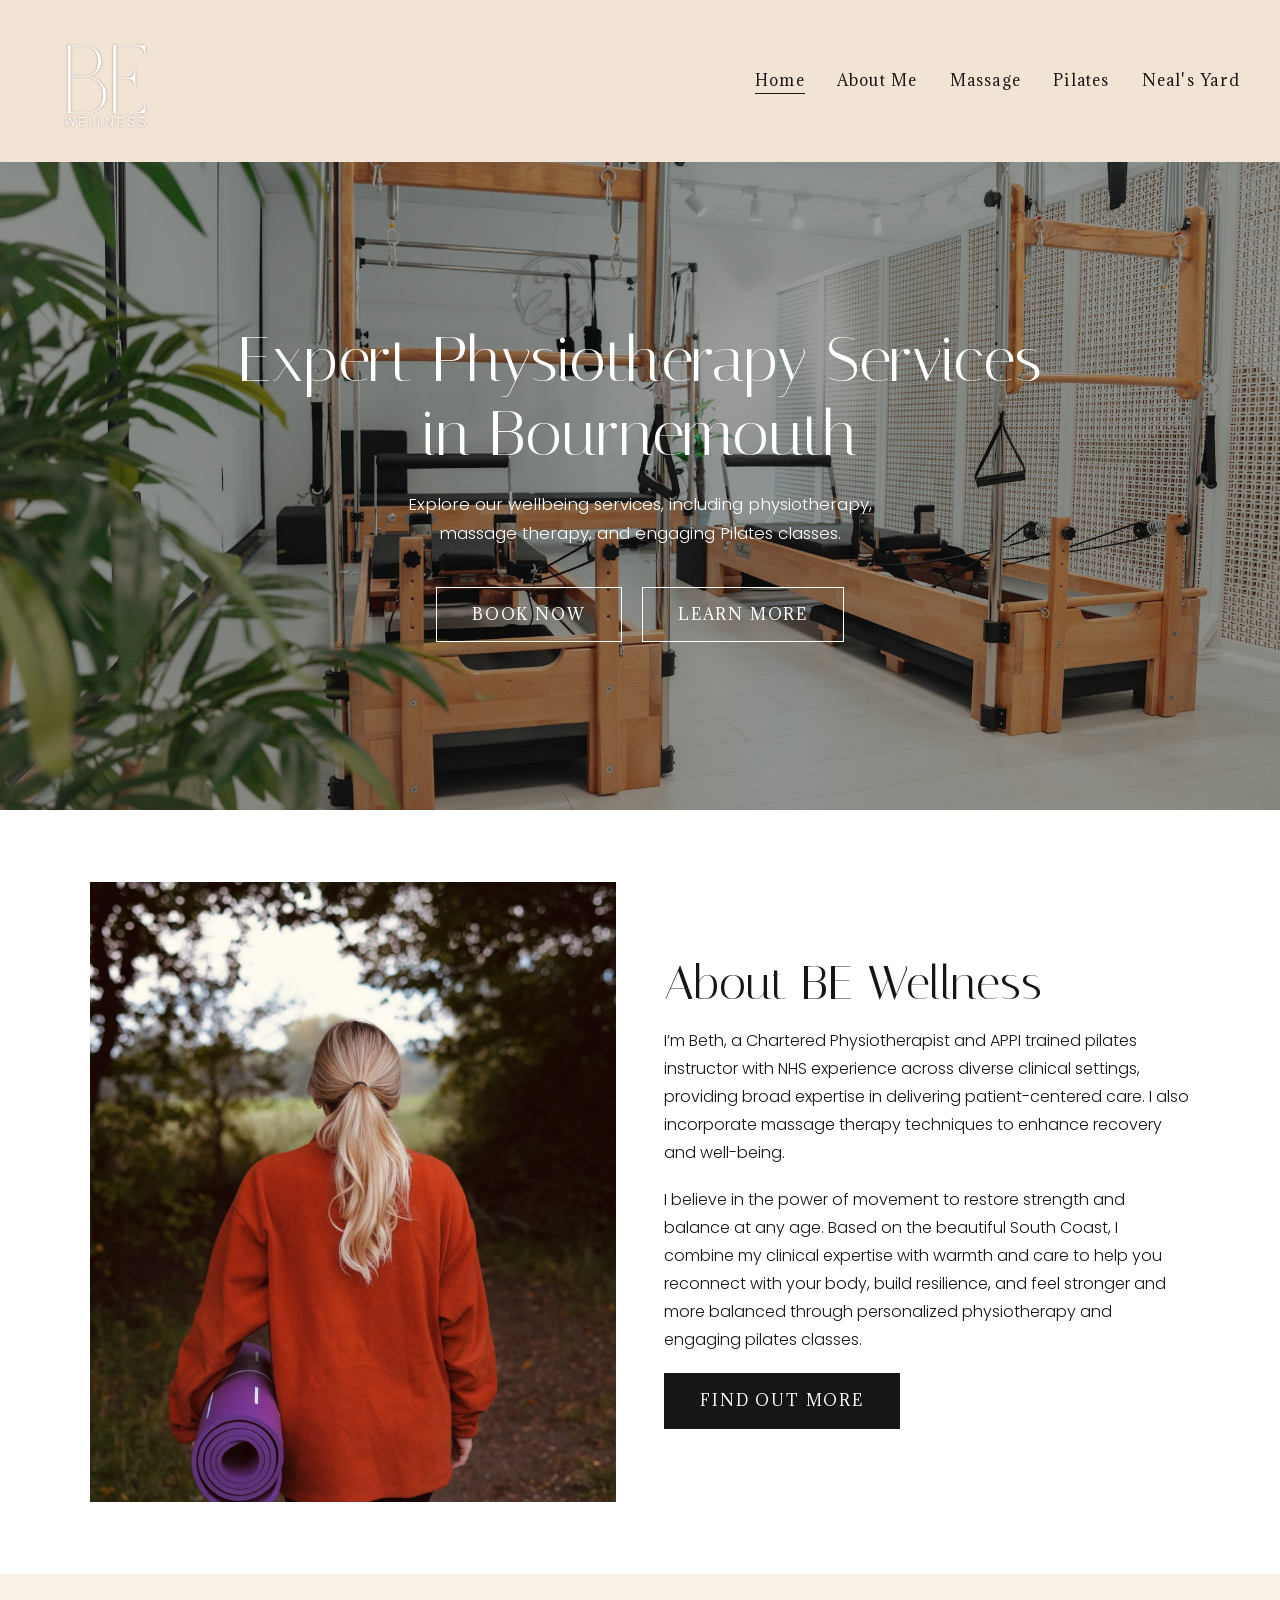
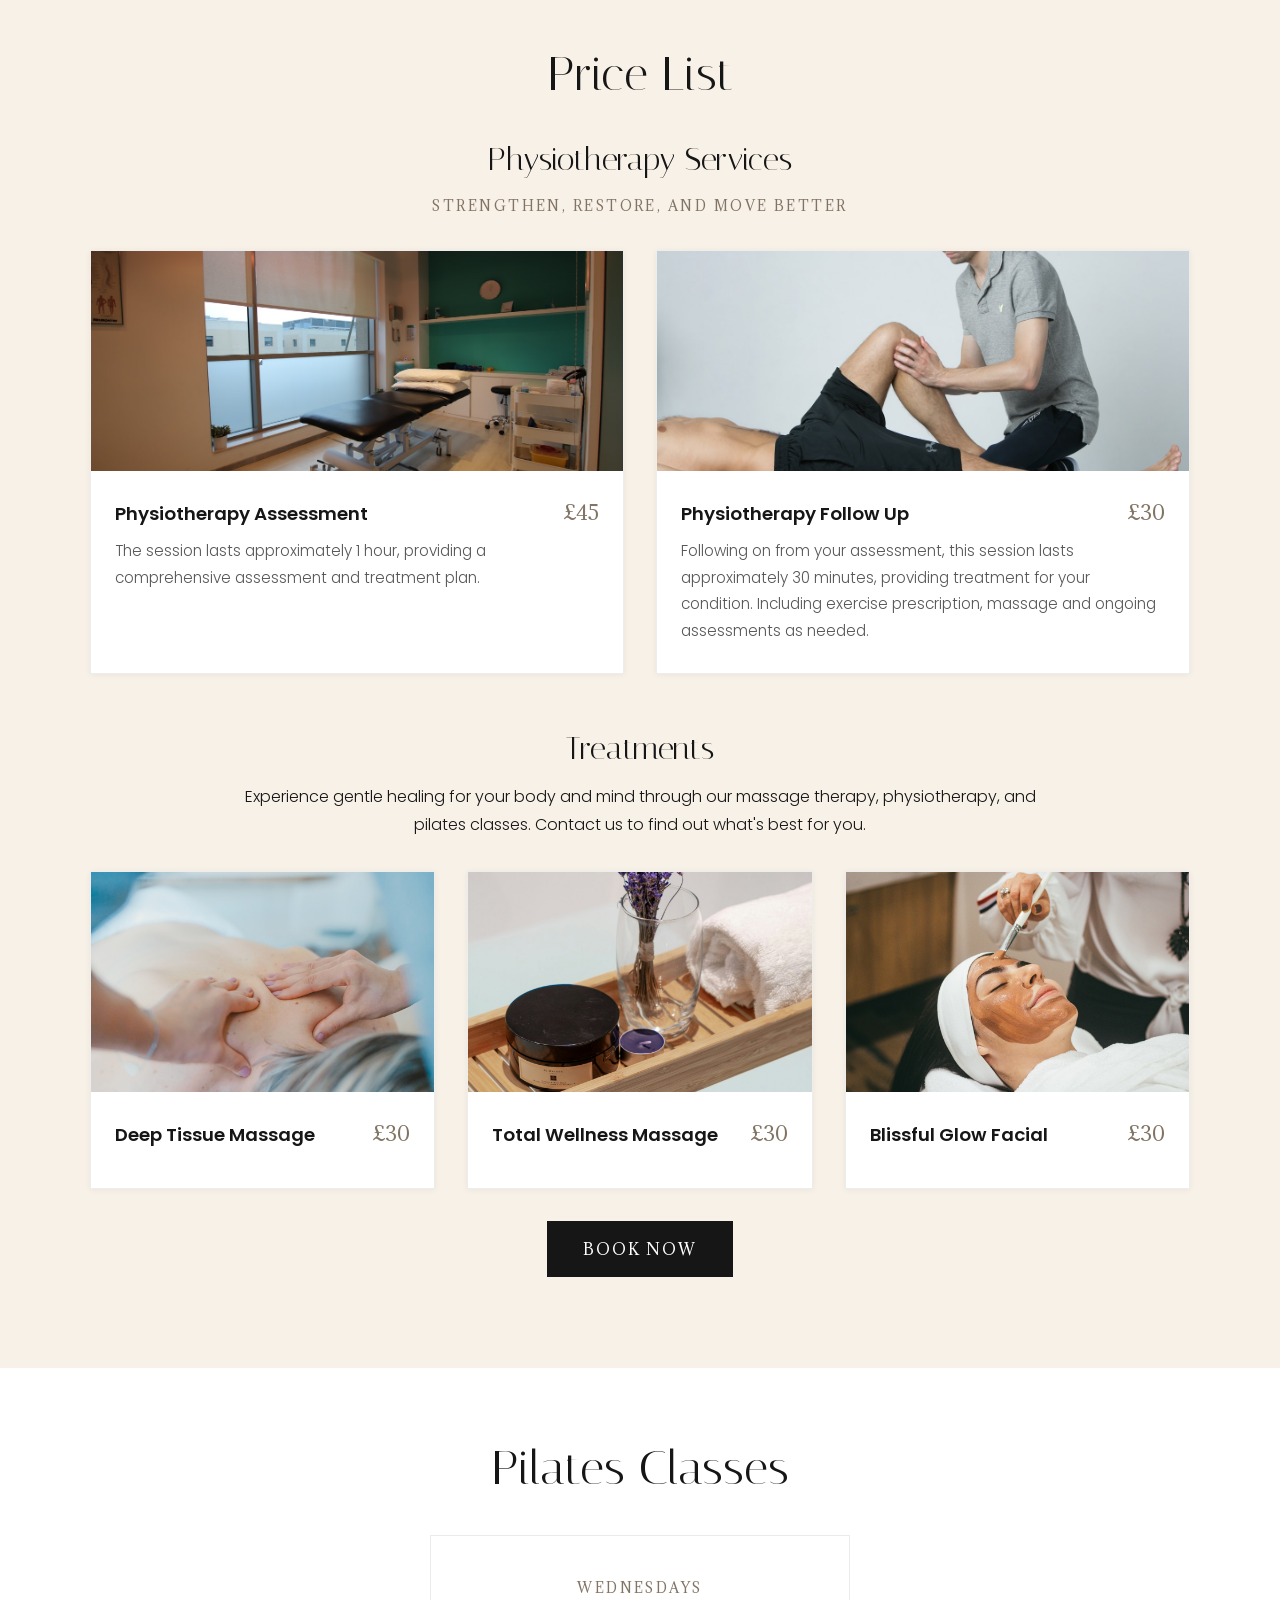
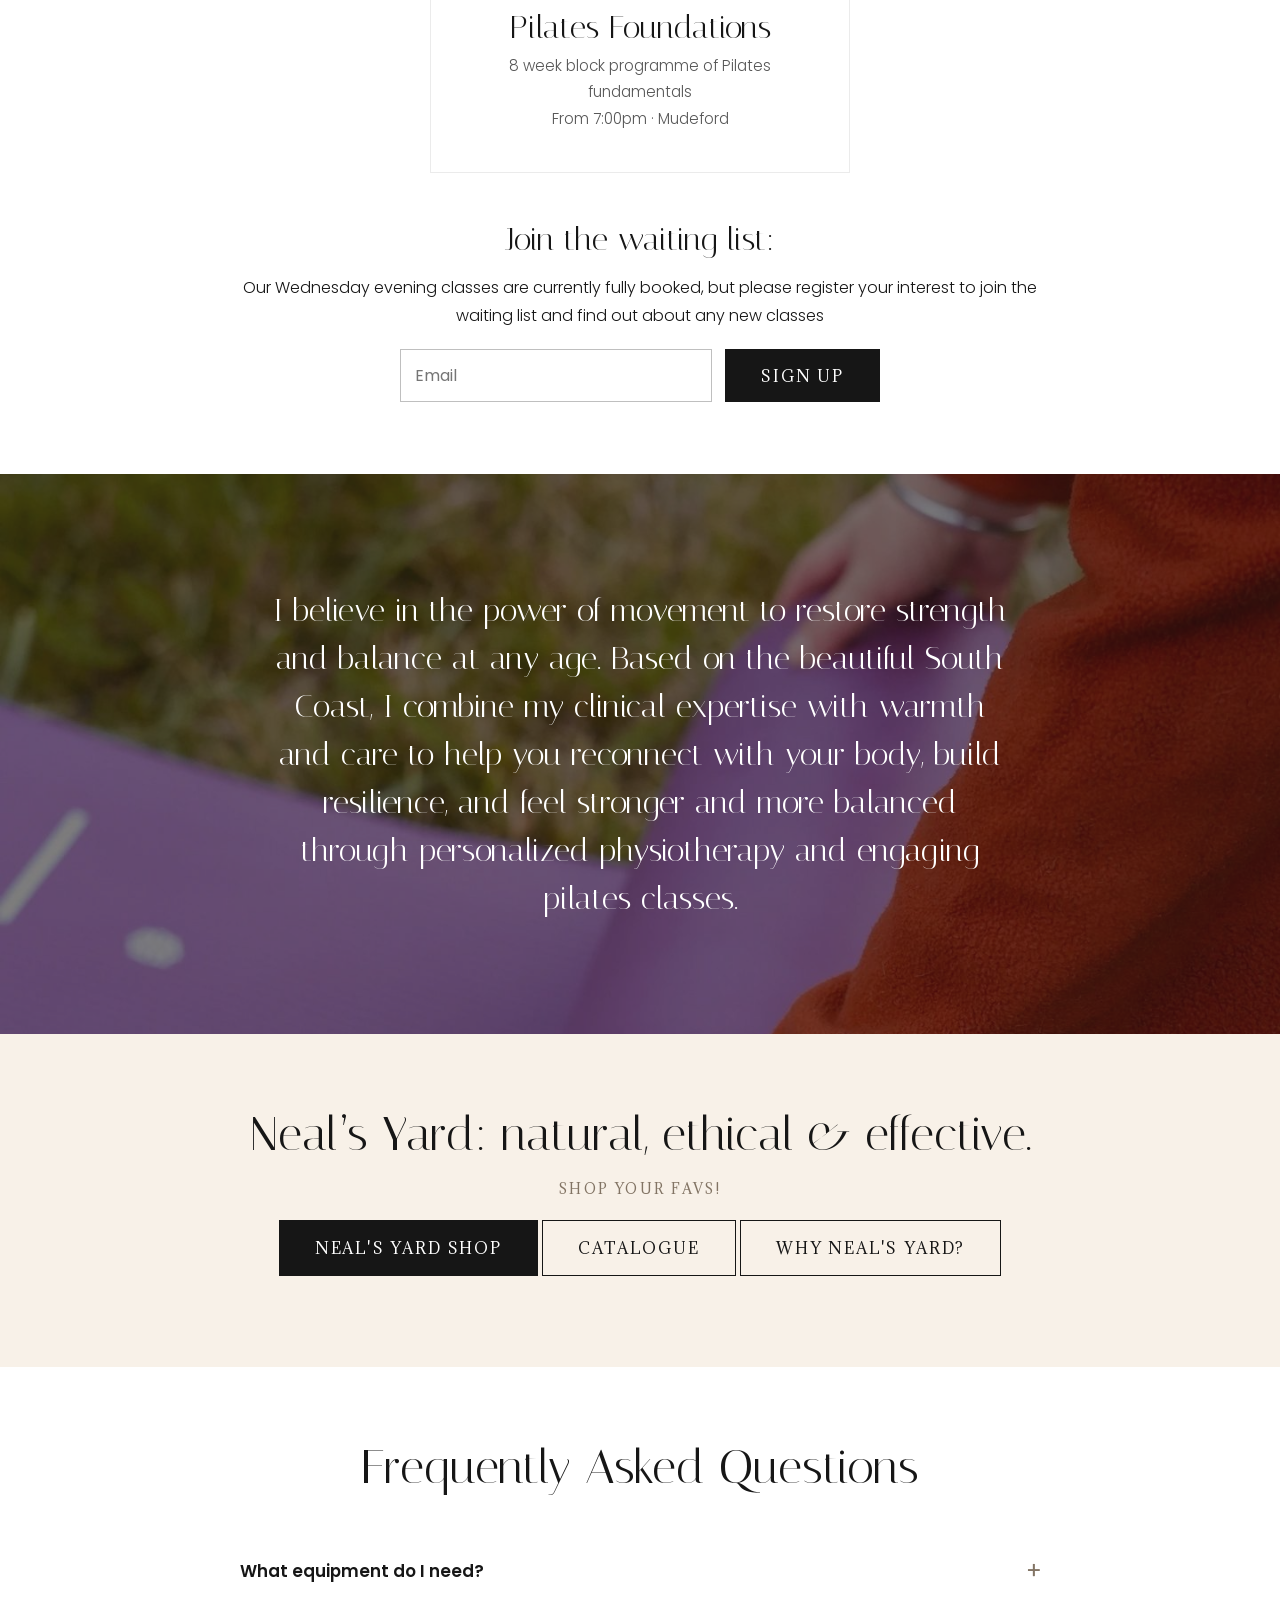
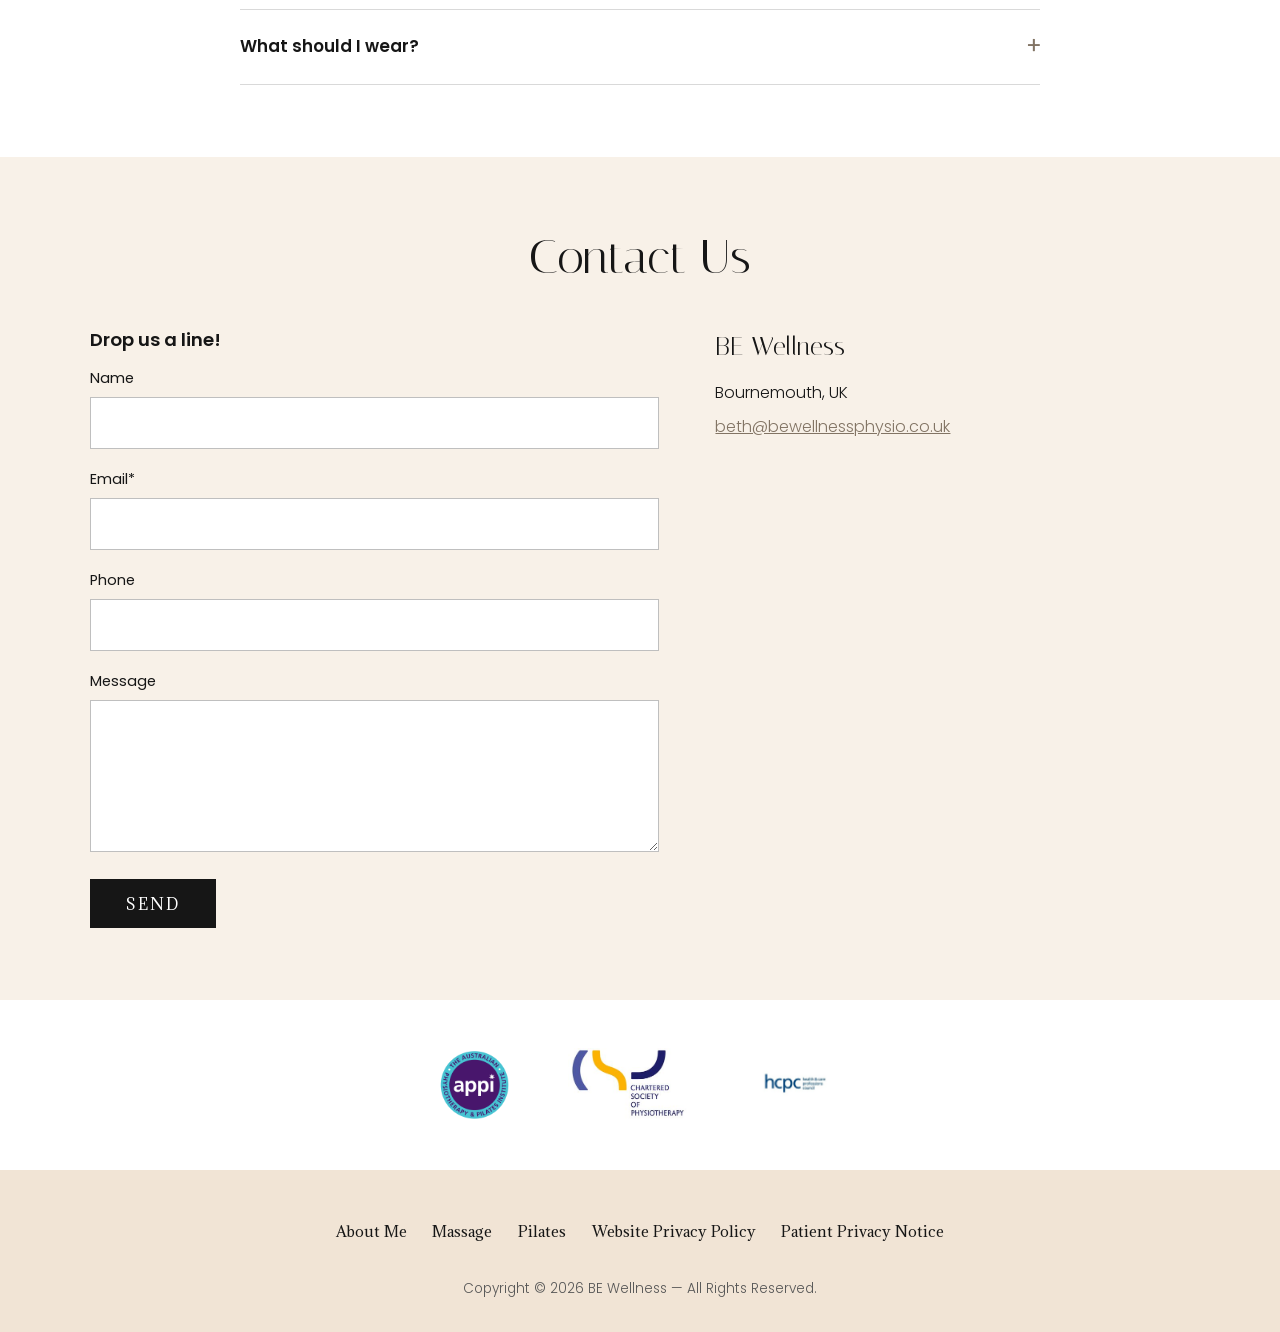
==== index.html @ cbc33dce "Initial rebuild of bewellnessphysio.co.uk as static site for Netlify Migrated from GoDaddy Website B" ====
<!DOCTYPE html>
<html lang="en-GB">
<head>
  <meta charset="utf-8">
  <meta name="viewport" content="width=device-width, initial-scale=1">
  <title>Expert Physiotherapy Services in Bournemouth | BE Wellness</title>
  <meta name="description" content="Expert physiotherapy services, massage therapy, and pilates classes for holistic wellness in Bournemouth. Book your appointment today!">
  <link rel="canonical" href="https://bewellnessphysio.co.uk/">
  <meta property="og:title" content="Expert Physiotherapy Services in Bournemouth | BE Wellness">
  <meta property="og:description" content="Physiotherapy, massage therapy and physio-led Pilates classes in Bournemouth.">
  <meta property="og:type" content="website">
  <meta property="og:url" content="https://bewellnessphysio.co.uk/">
  <meta property="og:image" content="https://bewellnessphysio.co.uk/assets/images/hero-studio.jpg">
  <link rel="icon" href="/favicon.ico">
  <link rel="stylesheet" href="/css/style.css">
</head>
<body>

<header class="site-header">
  <div class="header-inner">
    <a class="logo" href="/" aria-label="BE Wellness home">
      <img src="/assets/images/be-wellness-logo.png" alt="BE Wellness" width="130" height="130">
    </a>
    <button class="nav-toggle" aria-label="Menu" aria-expanded="false">
      <span></span><span></span><span></span>
    </button>
    <nav class="main-nav" aria-label="Main navigation">
      <ul>
        <li><a href="/" aria-current="page">Home</a></li>
        <li><a href="/about-me/">About Me</a></li>
        <li><a href="/massage/">Massage</a></li>
        <li><a href="/pilates/">Pilates</a></li>
        <li><a href="https://uk.nyrorganic.com/shop/bethbutterworth" target="_blank" rel="noopener">Neal's Yard</a></li>
      </ul>
    </nav>
  </div>
</header>

<main>

  <!-- Hero -->
  <section class="hero">
    <img class="hero-bg" src="/assets/images/hero-studio.jpg" alt="Bright, calm Pilates and wellness studio" fetchpriority="high">
    <div>
      <h1>Expert Physiotherapy Services in&nbsp;Bournemouth</h1>
      <p>Explore our wellbeing services, including physiotherapy, massage therapy, and engaging Pilates classes.</p>
      <a class="btn btn-on-image" href="https://cal.eu/bewellness" target="_blank" rel="noopener">Book Now</a>
      <a class="btn btn-on-image" href="#about">Learn More</a>
    </div>
  </section>

  <!-- About -->
  <section class="section" id="about">
    <div class="container split">
      <img src="/assets/images/beth-home.jpg" alt="Beth, Chartered Physiotherapist at BE Wellness">
      <div>
        <h2>About BE Wellness</h2>
        <p>I’m Beth, a Chartered Physiotherapist and APPI trained pilates instructor with NHS experience across diverse clinical settings, providing broad expertise in delivering patient-centered care. I also incorporate massage therapy techniques to enhance recovery and well-being.</p>
        <p>I believe in the power of movement to restore strength and balance at any age. Based on the beautiful South Coast, I combine my clinical expertise with warmth and care to help you reconnect with your body, build resilience, and feel stronger and more balanced through personalized physiotherapy and engaging pilates classes.</p>
        <a class="btn btn-dark" href="/about-me/">Find out More</a>
      </div>
    </div>
  </section>

  <!-- Price list -->
  <section class="section section-cream" id="prices">
    <div class="container">
      <h2 class="section-title">Price List</h2>

      <h3 class="center">Physiotherapy Services</h3>
      <p class="center eyebrow">Strengthen, restore, and move better</p>
      <div class="cards mt-2">
        <article class="card">
          <img src="/assets/images/physio-room.jpg" alt="Bright, clean therapy room with treatment table" loading="lazy">
          <div class="card-body">
            <div class="price-row"><h4>Physiotherapy Assessment</h4><span class="price">£45</span></div>
            <p>The session lasts approximately 1 hour, providing a comprehensive assessment and treatment plan.</p>
          </div>
        </article>
        <article class="card">
          <img src="/assets/images/physio-knee.jpg" alt="Physiotherapist assessing a patient's knee" loading="lazy">
          <div class="card-body">
            <div class="price-row"><h4>Physiotherapy Follow Up</h4><span class="price">£30</span></div>
            <p>Following on from your assessment, this session lasts approximately 30 minutes, providing treatment for your condition. Including exercise prescription, massage and ongoing assessments as needed.</p>
          </div>
        </article>
      </div>

      <h3 class="center" style="margin-top:3.5rem;">Treatments</h3>
      <p class="center narrow">Experience gentle healing for your body and mind through our massage therapy, physiotherapy, and pilates classes. Contact us to find out what's best for you.</p>
      <div class="cards mt-2">
        <article class="card">
          <img src="/assets/images/massage-deep-tissue.jpg" alt="Deep tissue back massage with focused hand pressure" loading="lazy">
          <div class="card-body">
            <div class="price-row"><h4>Deep Tissue Massage</h4><span class="price">£30</span></div>
          </div>
        </article>
        <article class="card">
          <img src="/assets/images/spa-towel.jpg" alt="Spa tray with lavender, candle and rolled towel" loading="lazy">
          <div class="card-body">
            <div class="price-row"><h4>Total Wellness Massage</h4><span class="price">£30</span></div>
          </div>
        </article>
        <article class="card">
          <img src="/assets/images/facial.jpg" alt="Relaxing facial treatment" loading="lazy">
          <div class="card-body">
            <div class="price-row"><h4>Blissful Glow Facial</h4><span class="price">£30</span></div>
          </div>
        </article>
      </div>

      <p class="center mt-2">
        <a class="btn btn-dark" href="https://cal.eu/bewellness" target="_blank" rel="noopener">Book Now</a>
      </p>
    </div>
  </section>

  <!-- Pilates classes -->
  <section class="section" id="classes">
    <div class="container">
      <h2 class="section-title">Pilates Classes</h2>
      <div class="event-card">
        <p class="eyebrow">Wednesdays</p>
        <h3>Pilates Foundations</h3>
        <p class="meta">8 week block programme of Pilates fundamentals</p>
        <p class="meta">From 7:00pm &middot; Mudeford</p>
      </div>

      <div class="center" style="margin-top:3rem;">
        <h3>Join the waiting list:</h3>
        <p class="narrow">Our Wednesday evening classes are currently fully booked, but please register your interest to join the waiting list and find out about any new classes</p>
        <form class="inline-form" name="waiting-list" method="POST" action="/thanks/" data-netlify="true" netlify-honeypot="bot-field">
          <input type="hidden" name="form-name" value="waiting-list">
          <p hidden><label>Don’t fill this out: <input name="bot-field"></label></p>
          <input type="email" name="email" placeholder="Email" aria-label="Email" required>
          <button class="btn btn-dark" type="submit">Sign up</button>
        </form>
      </div>
    </div>
  </section>

  <!-- Quote banner -->
  <section class="quote-banner">
    <img src="/assets/images/beth-portrait.jpg" alt="" loading="lazy">
    <blockquote>I believe in the power of movement to restore strength and balance at any age. Based on the beautiful South Coast, I combine my clinical expertise with warmth and care to help you reconnect with your body, build resilience, and feel stronger and more balanced through personalized physiotherapy and engaging pilates classes.</blockquote>
  </section>

  <!-- Neal's Yard -->
  <section class="section section-cream" id="neals-yard">
    <div class="container center">
      <h2>Neal’s Yard: natural, ethical &amp; effective.</h2>
      <p class="eyebrow">Shop your favs!</p>
      <p>
        <a class="btn btn-dark" href="https://uk.nyrorganic.com/shop/bethbutterworth" target="_blank" rel="noopener">Neal's Yard Shop</a>
        <a class="btn btn-light" href="https://nyrorganic.com/uk/neals-yard-remedies-2025/3/" target="_blank" rel="noopener">Catalogue</a>
        <a class="btn btn-light" href="https://uk.nyrorganic.com/shop/bethbutterworth/area/about-our-commitment/" target="_blank" rel="noopener">Why Neal's Yard?</a>
      </p>
    </div>
  </section>

  <!-- FAQ -->
  <section class="section" id="faq">
    <div class="narrow faq">
      <h2 class="section-title">Frequently Asked Questions</h2>
      <details>
        <summary>What equipment do I need?</summary>
        <p>For Pilates sessions, please bring your own mat, a drink, and anything else that helps you feel comfortable (like a towel or small cushion).</p>
        <p>For physiotherapy appointments, no equipment is needed — just wear suitable clothing, and everything else will be provided for you. If anything specific is required, this will be discussed with you in advance.</p>
      </details>
      <details>
        <summary>What should I wear?</summary>
        <p>For Pilates, wear whatever you feel comfortable moving in. Clothing that’s not too loose is helpful, as it allows your instructor to see your alignment and offer effective guidance.</p>
        <p>For physiotherapy appointments, you may be asked to wear shorts or a strappy top, depending on the area being assessed or treated, to help observe movement and muscle function clearly.</p>
        <p>Your comfort is always a priority, feel free to ask if you’re unsure what’s best to wear.</p>
      </details>
    </div>
  </section>

  <!--
    Testimonials: the old GoDaddy site loaded client reviews from GoDaddy's
    reviews service, which can't be exported. Paste real client quotes below
    and remove this comment to re-enable the section.

  <section class="section section-cream" id="testimonials">
    <div class="container center">
      <h2 class="section-title">A little love from our clients...</h2>
      <blockquote>“Quote here” — Client name</blockquote>
    </div>
  </section>
  -->

  <!-- Contact -->
  <section class="section section-cream" id="contact">
    <div class="container">
      <h2 class="section-title">Contact Us</h2>
      <div class="contact-grid">
        <div>
          <h4>Drop us a line!</h4>
          <form name="contact" method="POST" action="/thanks/" data-netlify="true" netlify-honeypot="bot-field">
            <input type="hidden" name="form-name" value="contact">
            <p hidden><label>Don’t fill this out: <input name="bot-field"></label></p>
            <label for="c-name">Name</label>
            <input id="c-name" type="text" name="name" autocomplete="name">
            <label for="c-email">Email*</label>
            <input id="c-email" type="email" name="email" autocomplete="email" required>
            <label for="c-phone">Phone</label>
            <input id="c-phone" type="tel" name="phone" autocomplete="tel">
            <label for="c-message">Message</label>
            <textarea id="c-message" name="message" rows="5"></textarea>
            <button class="btn btn-dark" type="submit">Send</button>
          </form>
        </div>
        <div class="contact-info">
          <h4>BE Wellness</h4>
          <p>Bournemouth, UK</p>
          <p><a href="mailto:beth@bewellnessphysio.co.uk">beth@bewellnessphysio.co.uk</a></p>
        </div>
      </div>
    </div>
  </section>

  <!-- Accreditations -->
  <div class="logo-strip">
    <img src="/assets/images/appi-logo.png" alt="APPI — The Australian Physiotherapy &amp; Pilates Institute" loading="lazy">
    <img src="/assets/images/csp-logo.png" alt="Chartered Society of Physiotherapy" loading="lazy">
    <img src="/assets/images/hcpc-logo.webp" alt="Health &amp; Care Professions Council (HCPC) registered" loading="lazy">
  </div>

</main>

<footer class="site-footer">
  <div class="container">
    <nav aria-label="Footer">
      <ul>
        <li><a href="/about-me/">About Me</a></li>
        <li><a href="/massage/">Massage</a></li>
        <li><a href="/pilates/">Pilates</a></li>
        <li><a href="/website-privacy-policy/">Website Privacy Policy</a></li>
        <li><a href="/patient-privacy-notice/">Patient Privacy Notice</a></li>
      </ul>
    </nav>
    <p class="copyright">Copyright © 2026 BE Wellness — All Rights Reserved.</p>
  </div>
</footer>

<script src="/js/main.js"></script>
</body>
</html>
---- css/style.css ----
/* ============================================================
   BE Wellness — bewellnessphysio.co.uk
   Palette and type taken from the original site:
   cream #F1E4D5 · taupe #A48D6D · brown #827464 · ink #161616
   Italiana (display) · Poppins (body) · Adamina (buttons/accents)
   ============================================================ */

@font-face {
  font-family: 'Italiana';
  font-style: normal;
  font-weight: 400;
  font-display: swap;
  src: url('../assets/fonts/italiana-400.woff2') format('woff2');
}
@font-face {
  font-family: 'Adamina';
  font-style: normal;
  font-weight: 400;
  font-display: swap;
  src: url('../assets/fonts/adamina-400.woff2') format('woff2');
}
@font-face {
  font-family: 'Poppins';
  font-style: normal;
  font-weight: 300;
  font-display: swap;
  src: url('../assets/fonts/poppins-300.woff2') format('woff2');
}
@font-face {
  font-family: 'Poppins';
  font-style: normal;
  font-weight: 400;
  font-display: swap;
  src: url('../assets/fonts/poppins-400.woff2') format('woff2');
}
@font-face {
  font-family: 'Poppins';
  font-style: normal;
  font-weight: 600;
  font-display: swap;
  src: url('../assets/fonts/poppins-600.woff2') format('woff2');
}
@font-face {
  font-family: 'Poppins';
  font-style: normal;
  font-weight: 700;
  font-display: swap;
  src: url('../assets/fonts/poppins-700.woff2') format('woff2');
}

:root {
  --cream: #F1E4D5;
  --cream-soft: #F8F1E8;
  --taupe: #A48D6D;
  --taupe-dark: #827464;
  --brown-deep: #493E2F;
  --ink: #161616;
  --grey: #575757;
  --white: #ffffff;
  --display: 'Italiana', serif;
  --accent: 'Adamina', serif;
  --body: 'Poppins', arial, sans-serif;
}

*, *::before, *::after { box-sizing: border-box; }

html { scroll-behavior: smooth; }

body {
  margin: 0;
  font-family: var(--body);
  font-weight: 300;
  font-size: 1rem;
  line-height: 1.75;
  color: var(--ink);
  background: var(--white);
  -webkit-font-smoothing: antialiased;
}

img { max-width: 100%; display: block; }

h1, h2, h3 {
  font-family: var(--display);
  font-weight: 400;
  line-height: 1.15;
  margin: 0 0 1rem;
}
h1 { font-size: clamp(2.4rem, 5.5vw, 4rem); }
h2 { font-size: clamp(2rem, 4vw, 3rem); }
h3 { font-size: clamp(1.5rem, 2.6vw, 2rem); }
h4 {
  font-family: var(--body);
  font-weight: 600;
  font-size: 1.15rem;
  margin: 0 0 .6rem;
}

p { margin: 0 0 1.2rem; }
a { color: var(--taupe-dark); }
ul { padding-left: 1.3rem; }
li { margin-bottom: .4rem; }

.container {
  width: min(1100px, 92%);
  margin-inline: auto;
}
.narrow { width: min(800px, 92%); margin-inline: auto; }

/* ---------- buttons ---------- */
.btn {
  display: inline-block;
  font-family: var(--accent);
  font-size: .95rem;
  letter-spacing: .12em;
  text-transform: uppercase;
  text-decoration: none;
  text-align: center;
  padding: .85rem 2.2rem;
  border: 1px solid var(--ink);
  cursor: pointer;
  transition: background .25s, color .25s;
}
.btn-dark { background: var(--ink); color: var(--white); }
.btn-dark:hover { background: transparent; color: var(--ink); }
.btn-light { background: transparent; color: var(--ink); }
.btn-light:hover { background: var(--ink); color: var(--white); }
.btn-on-image {
  border-color: var(--white);
  background: transparent;
  color: var(--white);
}
.btn-on-image:hover { background: var(--white); color: var(--ink); }

/* ---------- header ---------- */
.site-header {
  background: var(--cream);
  padding: 1.2rem 0 0.8rem;
}
.header-inner {
  width: min(1200px, 94%);
  margin-inline: auto;
  display: flex;
  align-items: center;
  justify-content: space-between;
  flex-wrap: wrap;
}
.logo img { width: 130px; height: auto; }
/* white logo needs a tinted plate to read on cream */
.logo { filter: drop-shadow(0 0 1px rgba(0,0,0,.35)); }

.main-nav ul {
  list-style: none;
  display: flex;
  gap: 2rem;
  margin: 0;
  padding: 0;
}
.main-nav a {
  font-family: var(--accent);
  font-size: .95rem;
  letter-spacing: .08em;
  color: var(--ink);
  text-decoration: none;
  padding-bottom: .2rem;
  border-bottom: 1px solid transparent;
}
.main-nav a:hover, .main-nav a[aria-current="page"] { border-bottom-color: var(--ink); }

.nav-toggle {
  display: none;
  background: none;
  border: 0;
  padding: .4rem;
  cursor: pointer;
}
.nav-toggle span {
  display: block;
  width: 26px; height: 2px;
  background: var(--ink);
  margin: 6px 0;
  transition: transform .25s, opacity .25s;
}

@media (max-width: 820px) {
  .nav-toggle { display: block; }
  .main-nav {
    flex-basis: 100%;
    display: none;
    padding: 1rem 0;
  }
  .main-nav.open { display: block; }
  .main-nav ul { flex-direction: column; gap: .8rem; text-align: center; }
  .nav-open .nav-toggle span:nth-child(1) { transform: translateY(8px) rotate(45deg); }
  .nav-open .nav-toggle span:nth-child(2) { opacity: 0; }
  .nav-open .nav-toggle span:nth-child(3) { transform: translateY(-8px) rotate(-45deg); }
}

/* ---------- hero ---------- */
.hero {
  position: relative;
  min-height: 72vh;
  display: flex;
  align-items: center;
  justify-content: center;
  text-align: center;
  color: var(--white);
  isolation: isolate;
  padding: 6rem 1rem;
}
.hero img.hero-bg {
  position: absolute;
  inset: 0;
  width: 100%; height: 100%;
  object-fit: cover;
  z-index: -2;
}
.hero::after {
  content: '';
  position: absolute;
  inset: 0;
  background: rgba(22, 22, 22, 0.42);
  z-index: -1;
}
.hero h1 { margin-bottom: 1.2rem; }
.hero p {
  max-width: 34rem;
  margin: 0 auto 2rem;
  font-size: 1.05rem;
}
.hero .btn { margin: .4rem .5rem; }

/* page hero (inner pages) */
.page-hero {
  background: var(--cream);
  text-align: center;
  padding: 4rem 1rem 3.5rem;
}
.page-hero h1 { margin: 0; }

/* ---------- sections ---------- */
.section { padding: 4.5rem 0; }
.section-cream { background: var(--cream-soft); }
.section-dark { background: var(--brown-deep); color: var(--white); }
.section-dark a { color: var(--cream); }

.section-title {
  text-align: center;
  margin-bottom: 2.5rem;
}

.split {
  display: grid;
  grid-template-columns: 1fr 1fr;
  gap: 3rem;
  align-items: center;
}
.split img { width: 100%; height: 100%; max-height: 620px; object-fit: cover; }
@media (max-width: 820px) {
  .split { grid-template-columns: 1fr; }
}

/* ---------- price cards ---------- */
.cards {
  display: grid;
  grid-template-columns: repeat(auto-fit, minmax(260px, 1fr));
  gap: 2rem;
}
.card {
  background: var(--white);
  border: 1px solid rgba(0,0,0,.07);
  box-shadow: 0 1px 6px rgba(0,0,0,.06);
  display: flex;
  flex-direction: column;
}
.card img { height: 220px; width: 100%; object-fit: cover; }
.card-body { padding: 1.5rem 1.5rem 1.8rem; flex: 1; }
.price-row {
  display: flex;
  justify-content: space-between;
  align-items: baseline;
  gap: 1rem;
  margin-bottom: .5rem;
}
.price-row h4 { margin: 0; }
.price {
  font-family: var(--accent);
  font-size: 1.25rem;
  color: var(--taupe-dark);
  white-space: nowrap;
}
.card p { margin: 0; font-size: .95rem; color: var(--grey); }

/* ---------- event / classes ---------- */
.event-card {
  background: var(--white);
  border: 1px solid rgba(0,0,0,.08);
  padding: 2.5rem 2rem;
  text-align: center;
  max-width: 420px;
  margin-inline: auto;
}
.event-card .eyebrow {
  font-family: var(--accent);
  letter-spacing: .18em;
  text-transform: uppercase;
  font-size: .85rem;
  color: var(--taupe-dark);
  margin-bottom: .6rem;
}
.event-card h3 { margin-bottom: .4rem; }
.event-card .meta { color: var(--grey); font-size: .95rem; margin-bottom: 0; }

/* ---------- quote banner ---------- */
.quote-banner {
  position: relative;
  isolation: isolate;
  color: var(--white);
  text-align: center;
  padding: 7rem 1rem;
}
.quote-banner img {
  position: absolute; inset: 0;
  width: 100%; height: 100%;
  object-fit: cover;
  object-position: center 30%;
  z-index: -2;
}
.quote-banner::after {
  content: '';
  position: absolute; inset: 0;
  background: rgba(22,22,22,.5);
  z-index: -1;
}
.quote-banner blockquote {
  font-family: var(--display);
  font-size: clamp(1.4rem, 2.6vw, 2rem);
  line-height: 1.5;
  max-width: 46rem;
  margin: 0 auto;
}

/* ---------- forms ---------- */
form label {
  display: block;
  font-size: .9rem;
  font-weight: 400;
  margin-bottom: .35rem;
}
input, textarea {
  width: 100%;
  font-family: var(--body);
  font-size: 1rem;
  padding: .8rem .9rem;
  margin-bottom: 1.1rem;
  border: 1px solid rgba(0,0,0,.25);
  background: var(--white);
  color: var(--ink);
}
input:focus, textarea:focus {
  outline: 2px solid var(--taupe);
  outline-offset: 1px;
}
.inline-form {
  display: flex;
  gap: .8rem;
  max-width: 480px;
  margin-inline: auto;
}
.inline-form input { margin-bottom: 0; flex: 1; }
@media (max-width: 560px) {
  .inline-form { flex-direction: column; }
}

/* ---------- FAQ ---------- */
.faq details {
  border-bottom: 1px solid rgba(0,0,0,.15);
  padding: 1.1rem 0;
}
.faq summary {
  font-family: var(--body);
  font-weight: 600;
  font-size: 1.05rem;
  cursor: pointer;
  list-style: none;
  display: flex;
  justify-content: space-between;
  align-items: center;
  gap: 1rem;
}
.faq summary::-webkit-details-marker { display: none; }
.faq summary::after {
  content: '+';
  font-family: var(--accent);
  font-size: 1.4rem;
  color: var(--taupe-dark);
  transition: transform .2s;
}
.faq details[open] summary::after { content: '\2212'; }
.faq details p { margin-top: 1rem; }

/* ---------- logo strip ---------- */
.logo-strip {
  display: flex;
  justify-content: center;
  align-items: center;
  flex-wrap: wrap;
  gap: 3.5rem;
  padding: 3rem 1rem;
}
.logo-strip img { height: 74px; width: auto; }

/* ---------- contact ---------- */
.contact-grid {
  display: grid;
  grid-template-columns: 1.2fr 1fr;
  gap: 3.5rem;
}
@media (max-width: 820px) {
  .contact-grid { grid-template-columns: 1fr; }
}
.contact-info h4 { font-family: var(--display); font-size: 1.6rem; font-weight: 400; }
.contact-info p { margin-bottom: .4rem; }

/* ---------- footer ---------- */
.site-footer {
  background: var(--cream);
  padding: 3rem 0 2rem;
  text-align: center;
}
.site-footer nav ul {
  list-style: none;
  display: flex;
  flex-wrap: wrap;
  justify-content: center;
  gap: 1.6rem;
  padding: 0;
  margin: 0 0 1.5rem;
}
.site-footer nav a {
  font-family: var(--accent);
  font-size: .9rem;
  color: var(--ink);
  text-decoration: none;
}
.site-footer nav a:hover { text-decoration: underline; }
.site-footer .copyright {
  font-size: .85rem;
  color: var(--grey);
  margin: 0;
}

/* ---------- prose (privacy pages) ---------- */
.prose h2 {
  font-size: 1.9rem;
  margin-top: 2.5rem;
}
.prose h3 {
  font-family: var(--body);
  font-weight: 600;
  font-size: 1.15rem;
  margin-top: 2rem;
}
.prose ul { margin-bottom: 1.2rem; }

/* ---------- utilities ---------- */
.center { text-align: center; }
.mt-2 { margin-top: 2rem; }
.eyebrow {
  font-family: var(--accent);
  letter-spacing: .18em;
  text-transform: uppercase;
  font-size: .85rem;
  color: var(--taupe-dark);
}
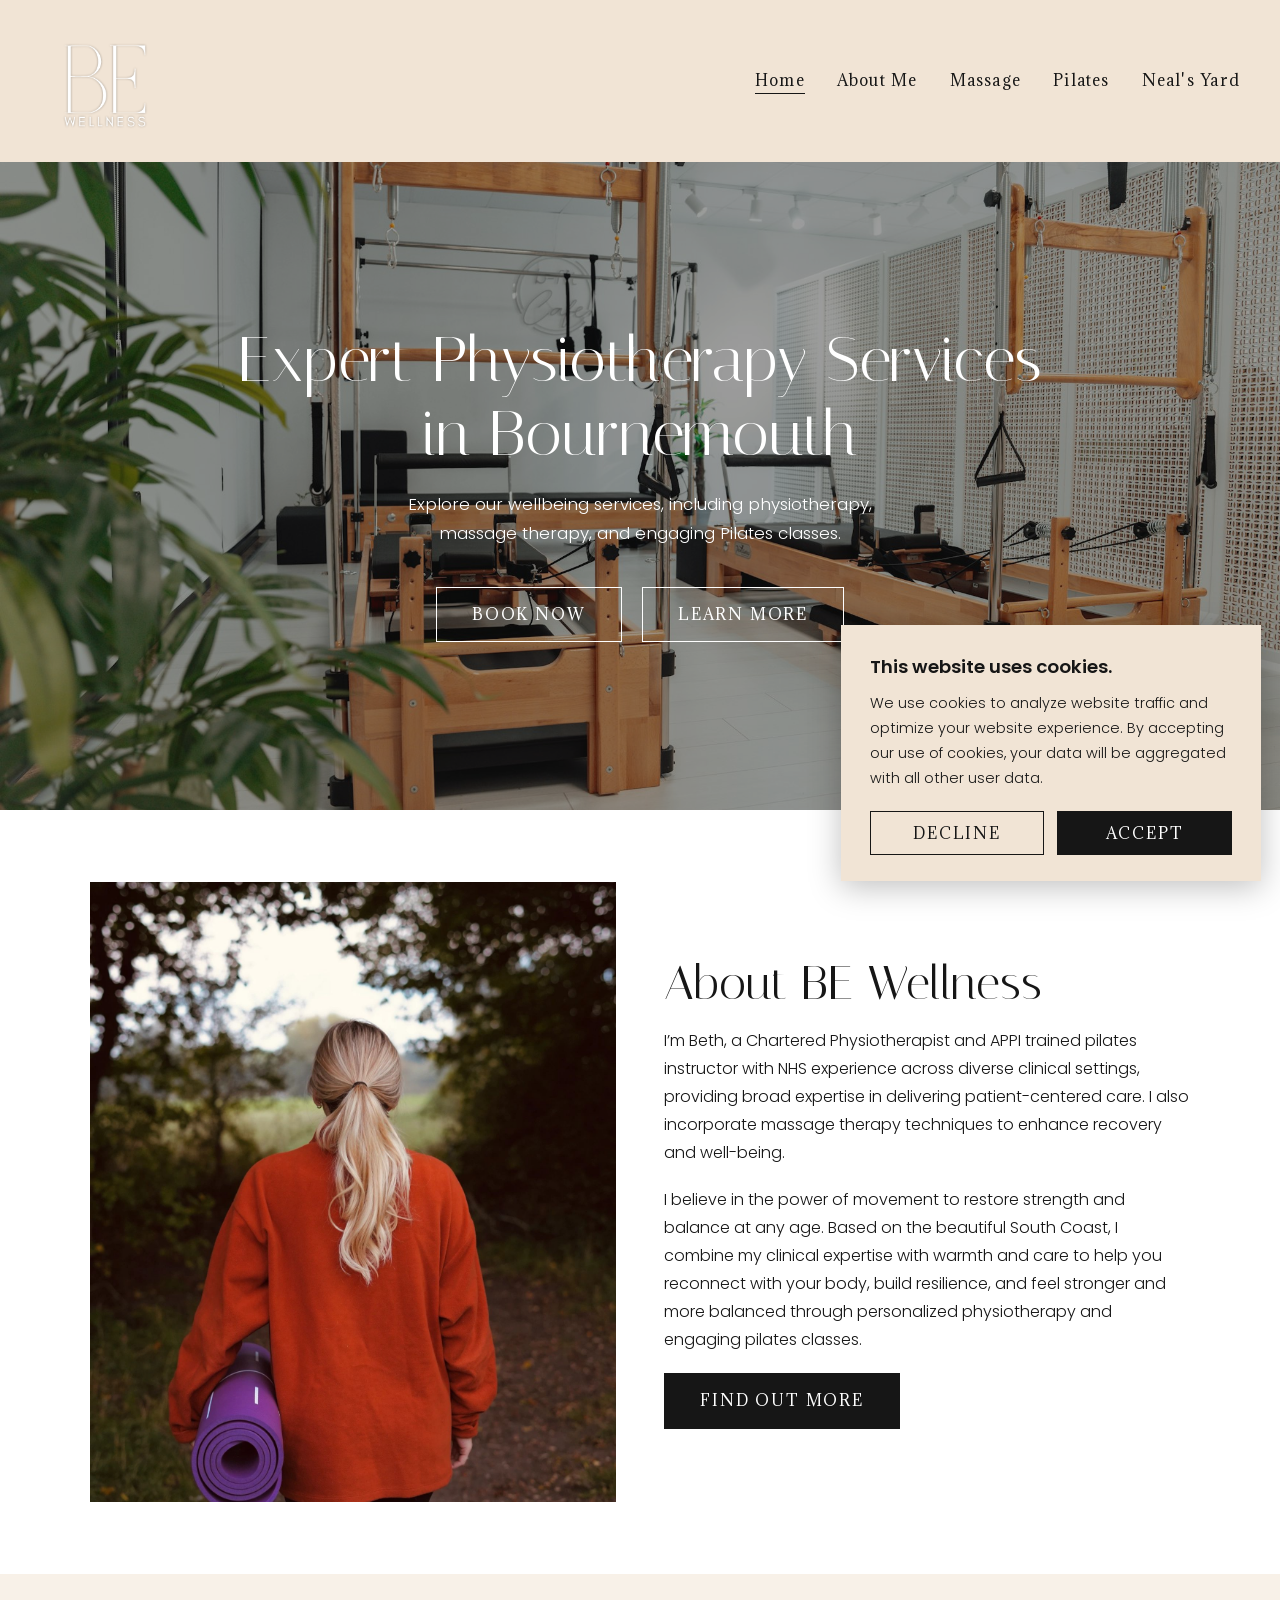
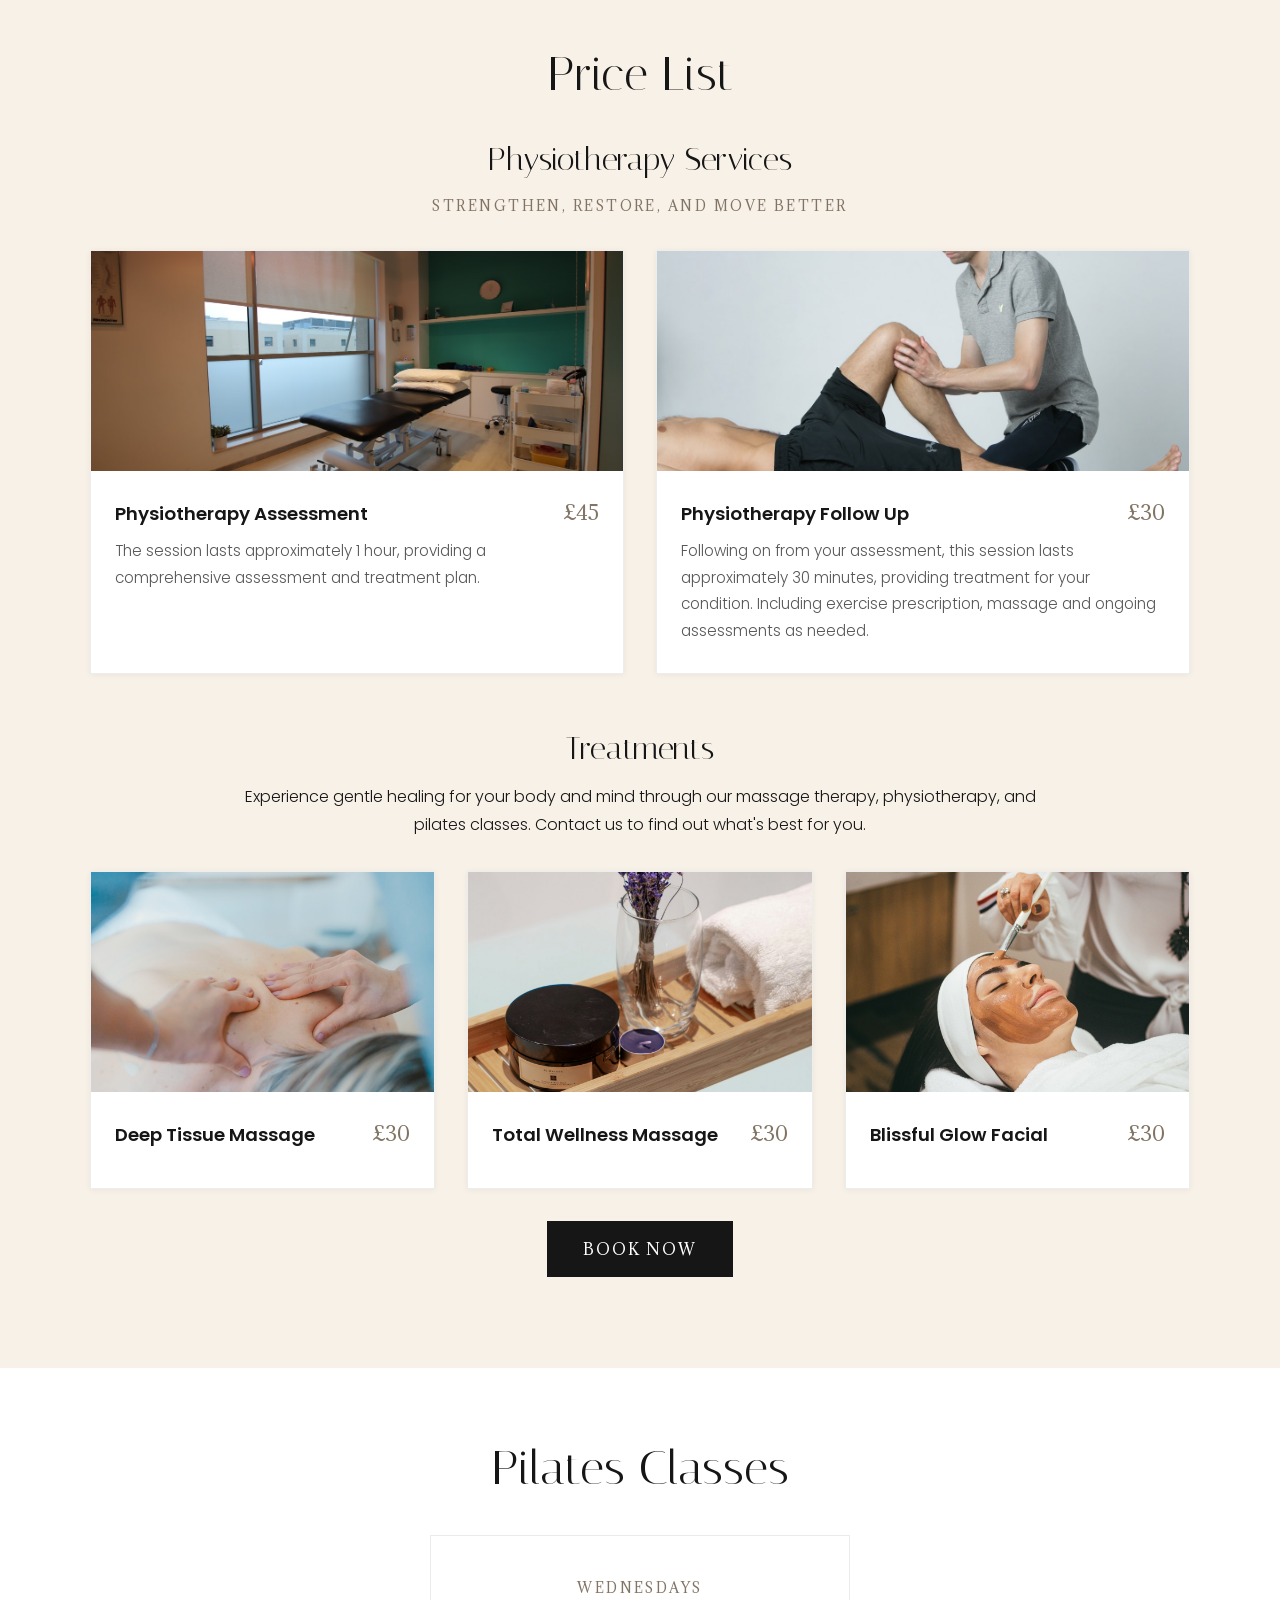
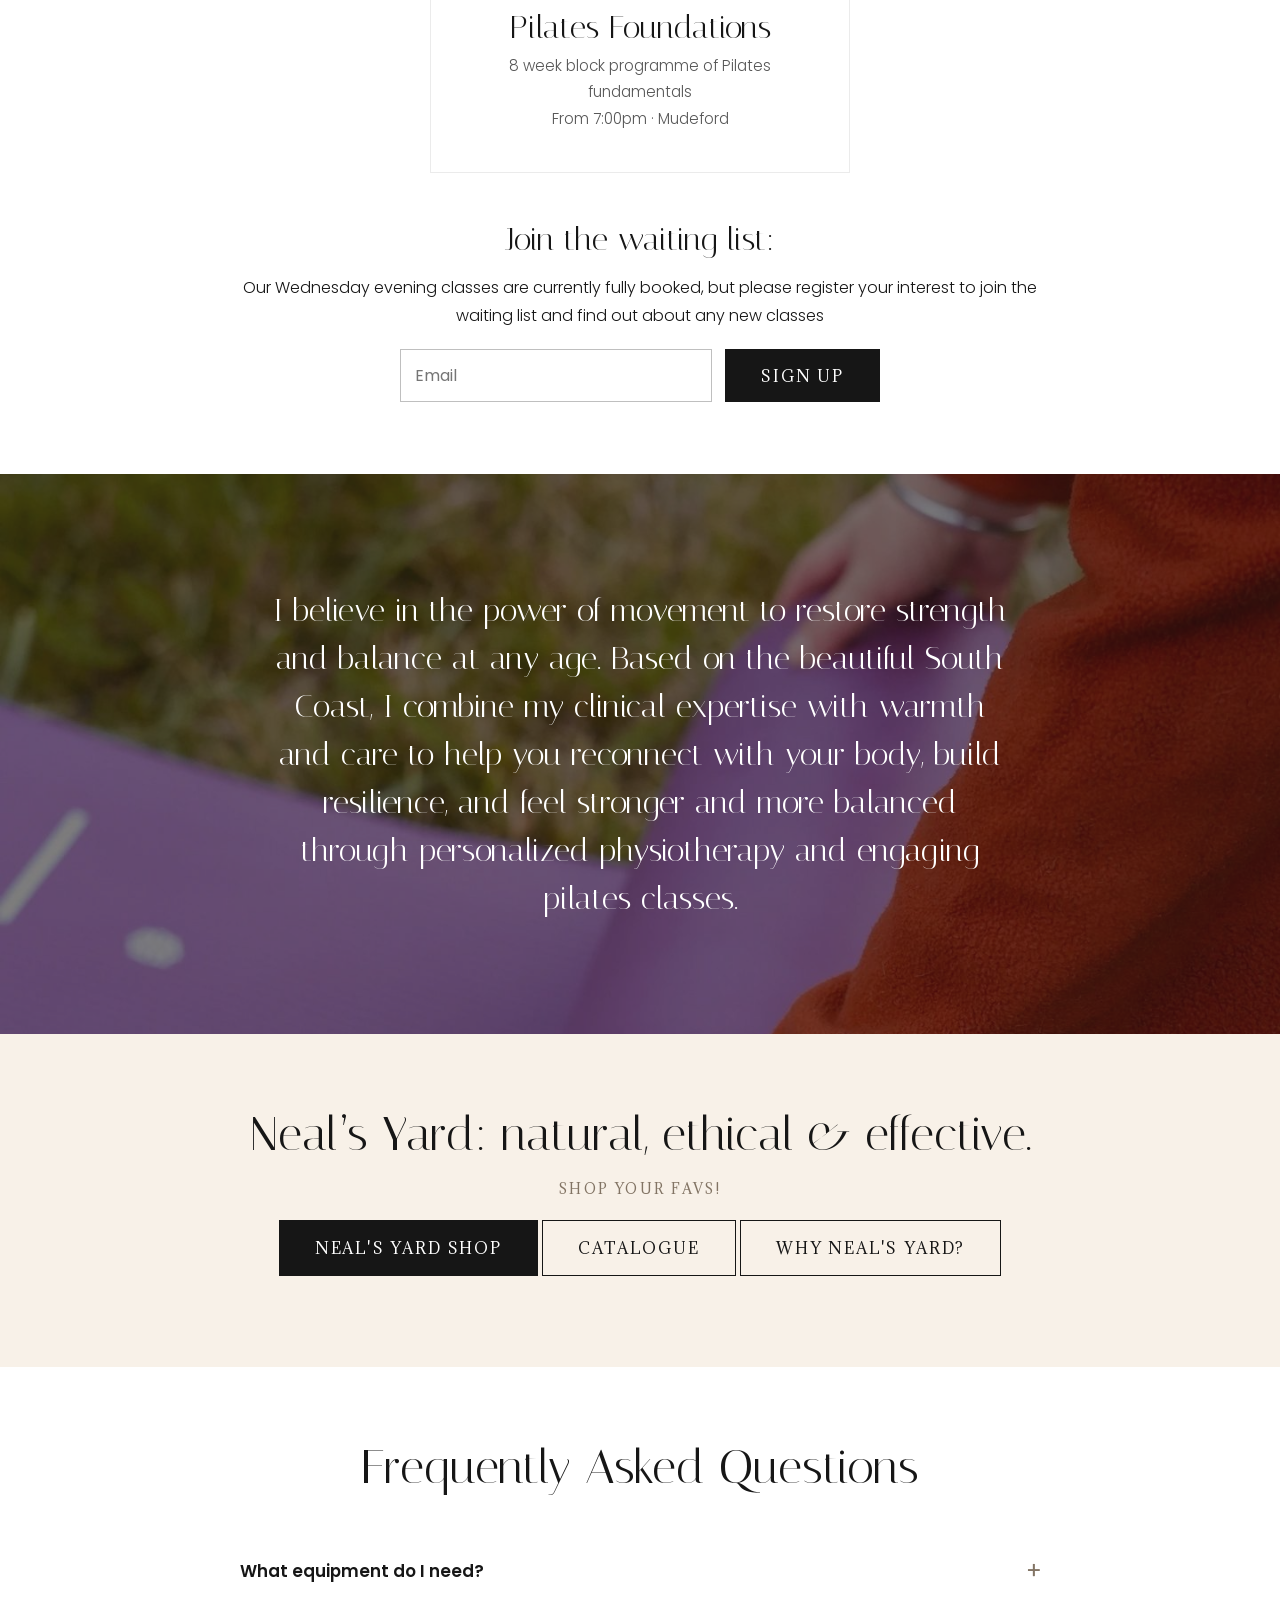
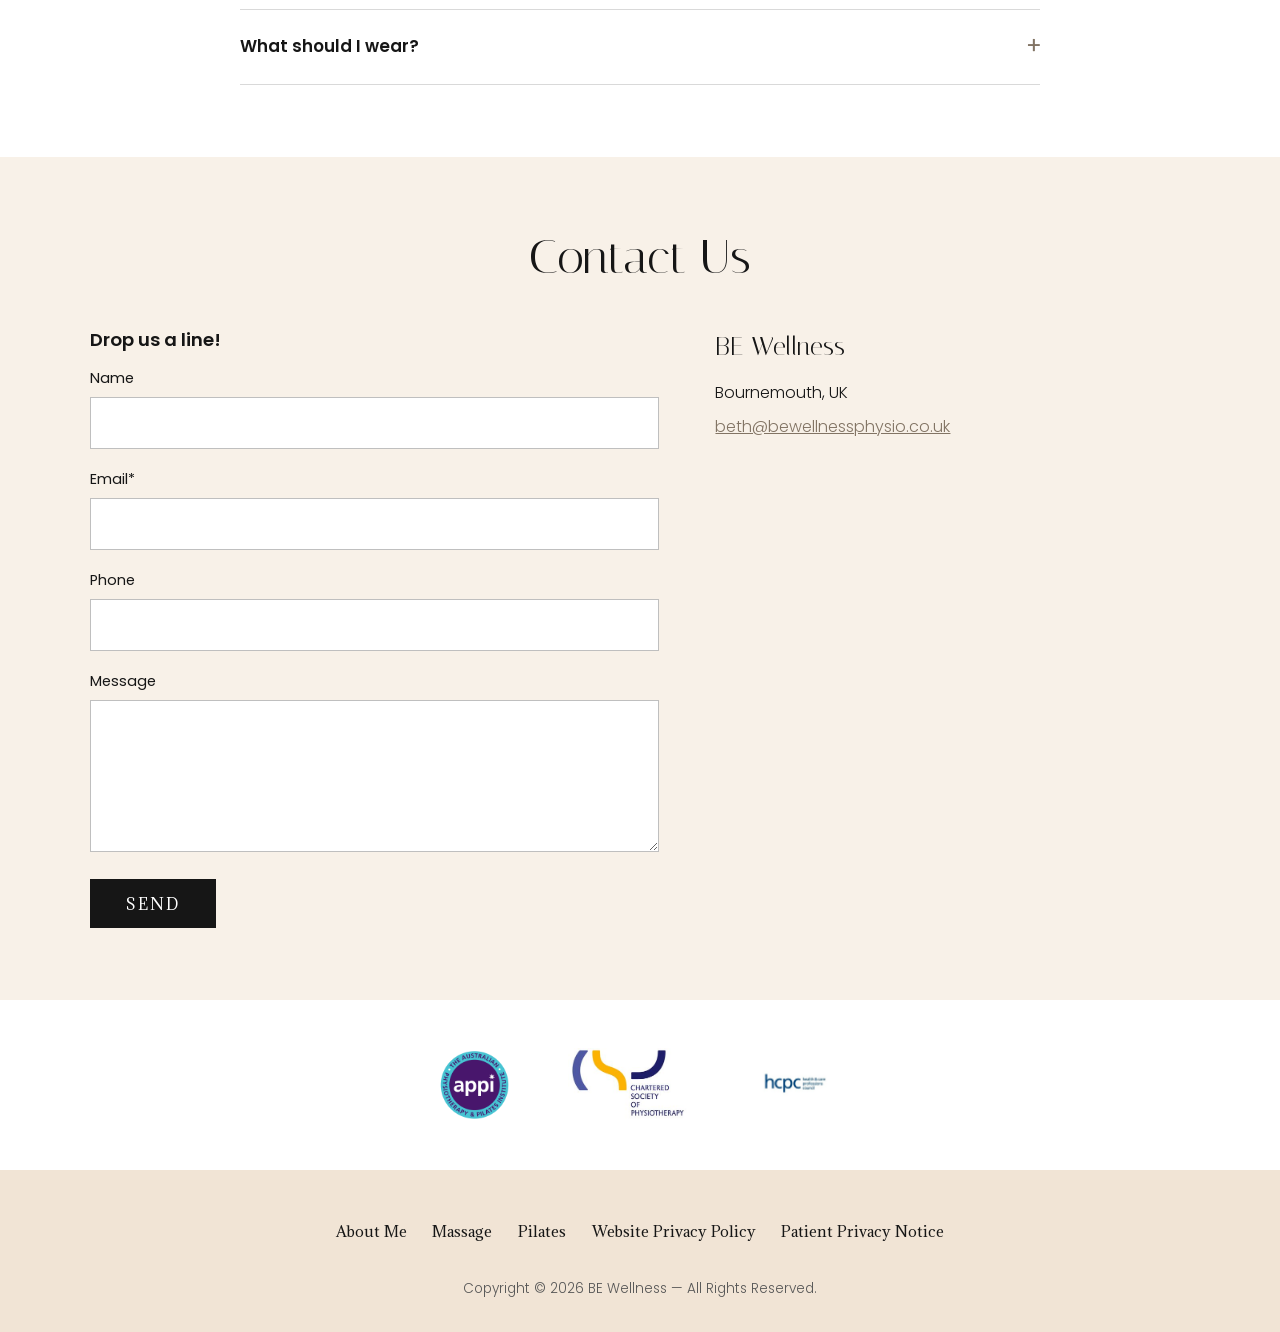
==== commit 697becca: "Add Google Analytics (G-W8B1B1RRV3) behind cookie consent banner GA loads only after the visitor acc" ====
--- a/index.html
+++ b/index.html
@@ -11,8 +11,61 @@
   <meta property="og:type" content="website">
   <meta property="og:url" content="https://bewellnessphysio.co.uk/">
   <meta property="og:image" content="https://bewellnessphysio.co.uk/assets/images/hero-studio.jpg">
+  <meta property="og:site_name" content="BE Wellness">
+  <meta property="og:locale" content="en_GB">
+  <meta name="twitter:card" content="summary_large_image">
   <link rel="icon" href="/favicon.ico">
   <link rel="stylesheet" href="/css/style.css">
+  <script type="application/ld+json">
+  {
+    "@context": "https://schema.org",
+    "@type": "Physiotherapy",
+    "name": "BE Wellness",
+    "alternateName": "Be Wellness Physio",
+    "description": "Expert physiotherapy, massage therapy and physio-led Pilates classes in Bournemouth.",
+    "url": "https://bewellnessphysio.co.uk/",
+    "email": "beth@bewellnessphysio.co.uk",
+    "image": "https://bewellnessphysio.co.uk/assets/images/hero-studio.jpg",
+    "logo": "https://bewellnessphysio.co.uk/assets/images/be-wellness-logo.png",
+    "priceRange": "£30-£45",
+    "address": {
+      "@type": "PostalAddress",
+      "addressLocality": "Bournemouth",
+      "addressCountry": "GB"
+    },
+    "areaServed": ["Bournemouth", "Mudeford", "Christchurch", "Dorset"],
+    "founder": {
+      "@type": "Person",
+      "name": "Beth",
+      "jobTitle": "Chartered Physiotherapist"
+    },
+    "makesOffer": [
+      {"@type": "Offer", "itemOffered": {"@type": "Service", "name": "Physiotherapy Assessment", "description": "Approximately 1 hour comprehensive assessment and treatment plan."}, "price": "45", "priceCurrency": "GBP"},
+      {"@type": "Offer", "itemOffered": {"@type": "Service", "name": "Physiotherapy Follow Up", "description": "Approximately 30 minute follow-up treatment session."}, "price": "30", "priceCurrency": "GBP"},
+      {"@type": "Offer", "itemOffered": {"@type": "Service", "name": "Deep Tissue Massage"}, "price": "30", "priceCurrency": "GBP"},
+      {"@type": "Offer", "itemOffered": {"@type": "Service", "name": "Total Wellness Massage"}, "price": "30", "priceCurrency": "GBP"},
+      {"@type": "Offer", "itemOffered": {"@type": "Service", "name": "Blissful Glow Facial"}, "price": "30", "priceCurrency": "GBP"}
+    ]
+  }
+  </script>
+  <script type="application/ld+json">
+  {
+    "@context": "https://schema.org",
+    "@type": "FAQPage",
+    "mainEntity": [
+      {
+        "@type": "Question",
+        "name": "What equipment do I need?",
+        "acceptedAnswer": {"@type": "Answer", "text": "For Pilates sessions, please bring your own mat, a drink, and anything else that helps you feel comfortable (like a towel or small cushion). For physiotherapy appointments, no equipment is needed — just wear suitable clothing, and everything else will be provided for you."}
+      },
+      {
+        "@type": "Question",
+        "name": "What should I wear?",
+        "acceptedAnswer": {"@type": "Answer", "text": "For Pilates, wear whatever you feel comfortable moving in. Clothing that's not too loose is helpful, as it allows your instructor to see your alignment. For physiotherapy appointments, you may be asked to wear shorts or a strappy top, depending on the area being assessed or treated."}
+      }
+    ]
+  }
+  </script>
 </head>
 <body>
 
@@ -244,5 +297,6 @@
 </footer>
 
 <script src="/js/main.js"></script>
+<script src="/js/consent.js" defer></script>
 </body>
 </html>
--- a/css/style.css
+++ b/css/style.css
@@ -68,6 +68,7 @@
 
 body {
   margin: 0;
+  overflow-x: hidden;
   font-family: var(--body);
   font-weight: 300;
   font-size: 1rem;
@@ -221,9 +222,10 @@
   background: rgba(22, 22, 22, 0.42);
   z-index: -1;
 }
+.hero > div { max-width: 100%; }
 .hero h1 { margin-bottom: 1.2rem; }
 .hero p {
-  max-width: 34rem;
+  max-width: min(34rem, 100%);
   margin: 0 auto 2rem;
   font-size: 1.05rem;
 }
@@ -363,7 +365,7 @@
 .inline-form {
   display: flex;
   gap: .8rem;
-  max-width: 480px;
+  max-width: min(480px, 100%);
   margin-inline: auto;
 }
 .inline-form input { margin-bottom: 0; flex: 1; }
@@ -472,3 +474,19 @@
   font-size: .85rem;
   color: var(--taupe-dark);
 }
+
+/* ---------- cookie banner ---------- */
+.cookie-banner {
+  position: fixed;
+  right: 1.2rem;
+  bottom: 1.2rem;
+  z-index: 100;
+  max-width: min(420px, calc(100vw - 2.4rem));
+  background: var(--cream);
+  padding: 1.6rem 1.8rem;
+  box-shadow: 0 6px 30px rgba(0,0,0,.25);
+}
+.cookie-banner h4 { margin-bottom: .5rem; }
+.cookie-banner p { font-size: .9rem; margin-bottom: 1.2rem; }
+.cookie-actions { display: flex; gap: .8rem; }
+.cookie-actions .btn { flex: 1; padding: .7rem 1rem; }
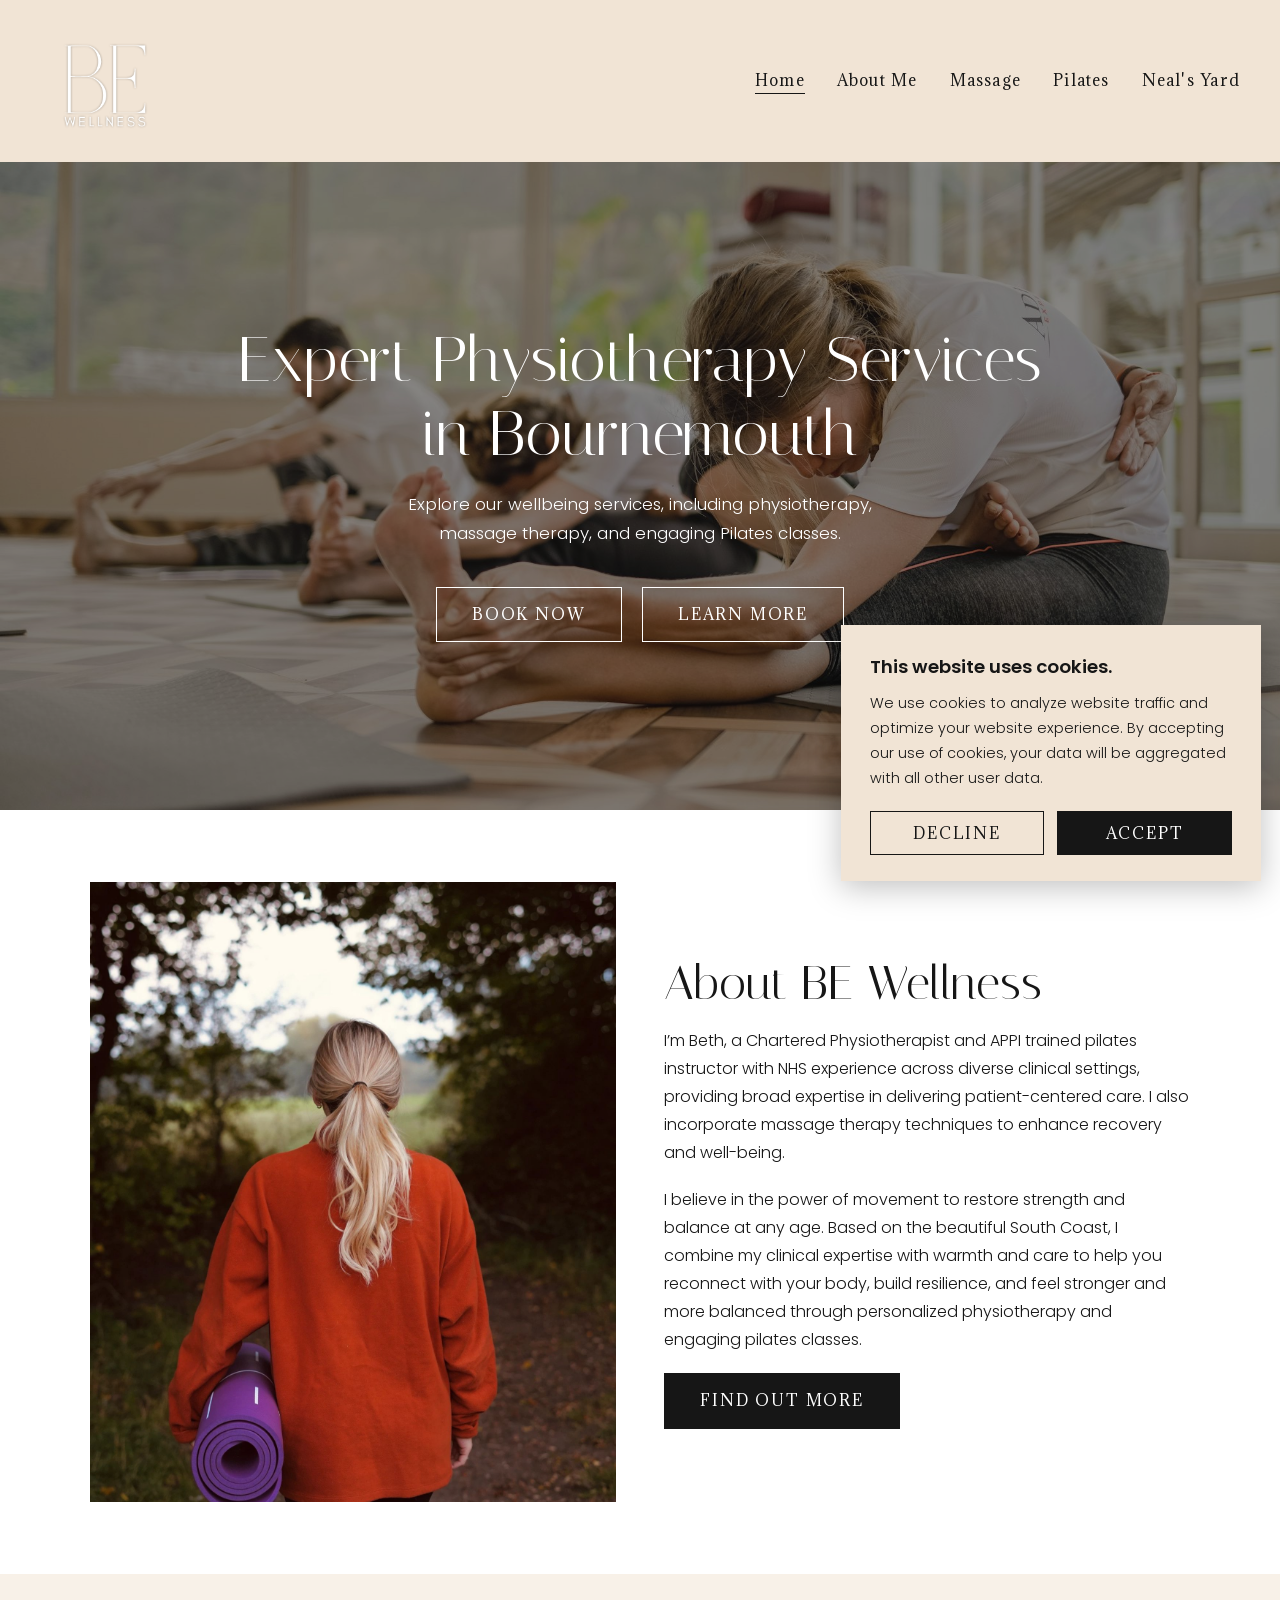
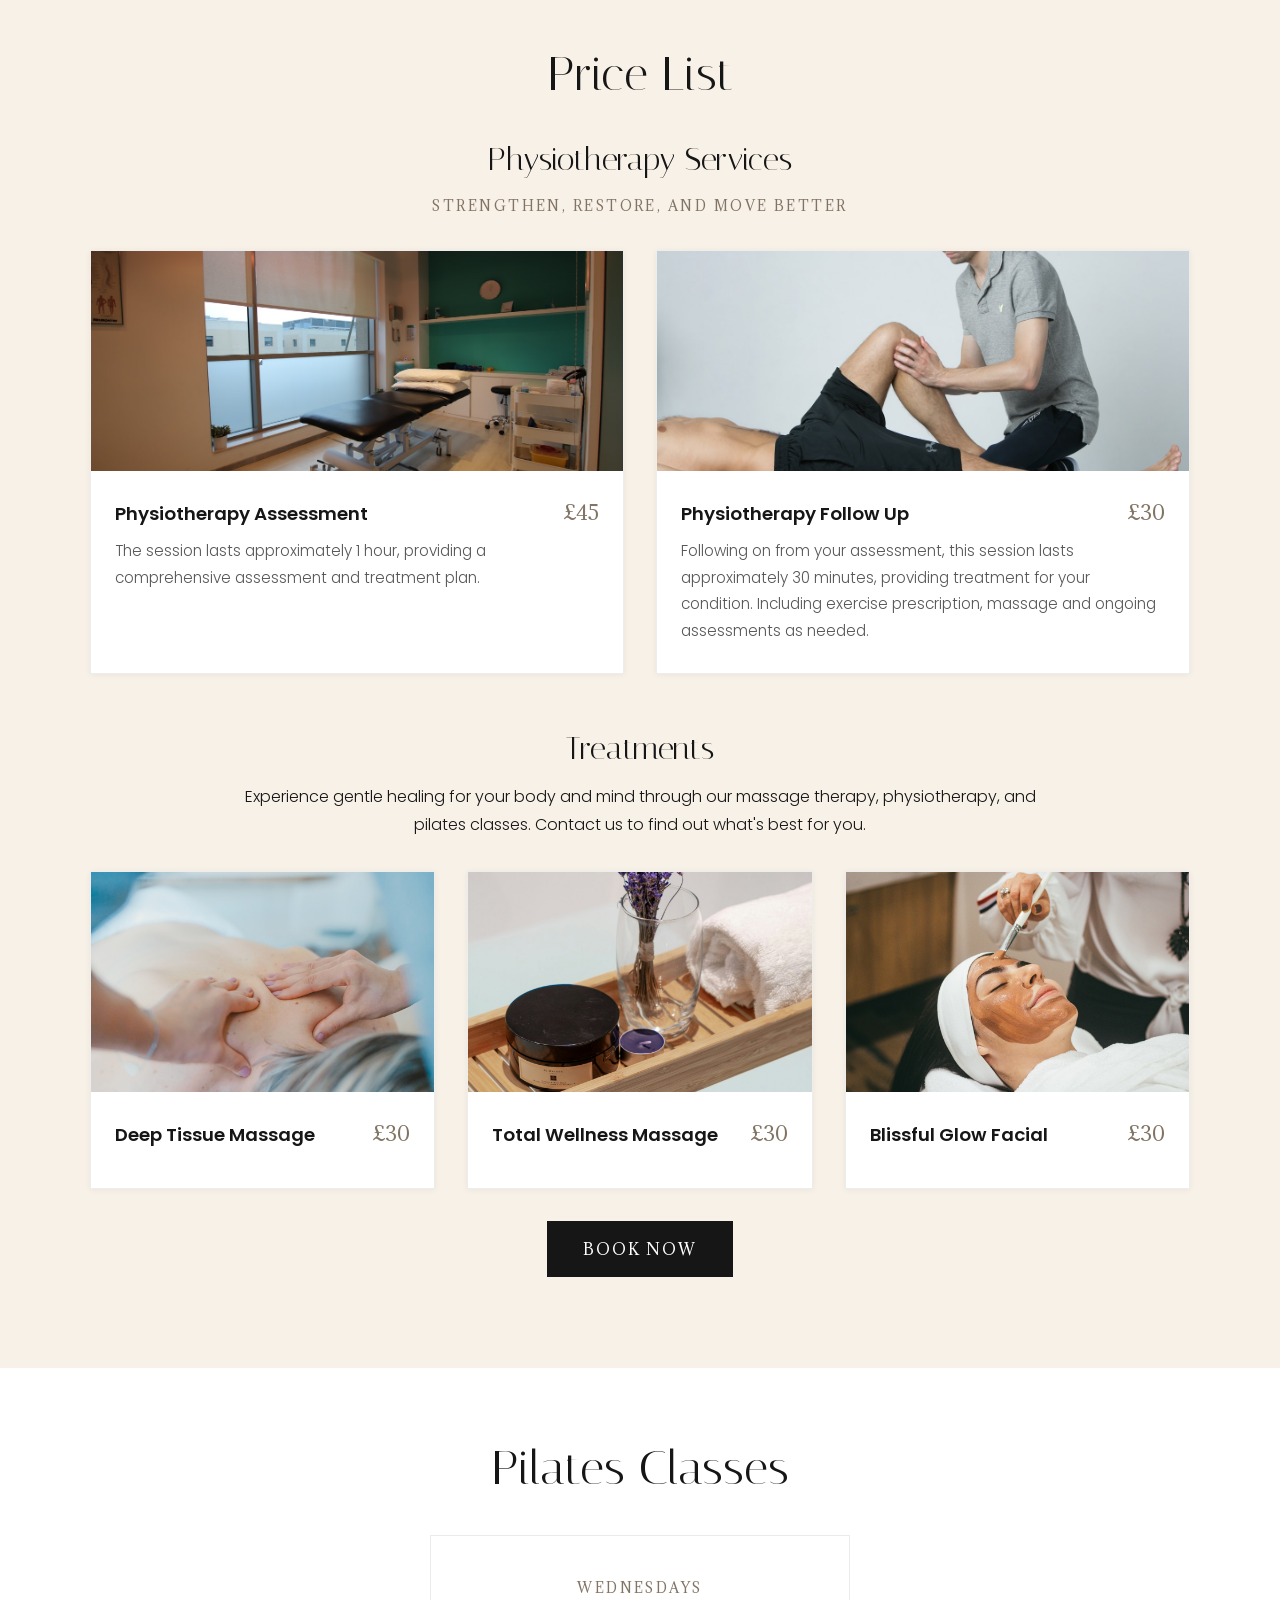
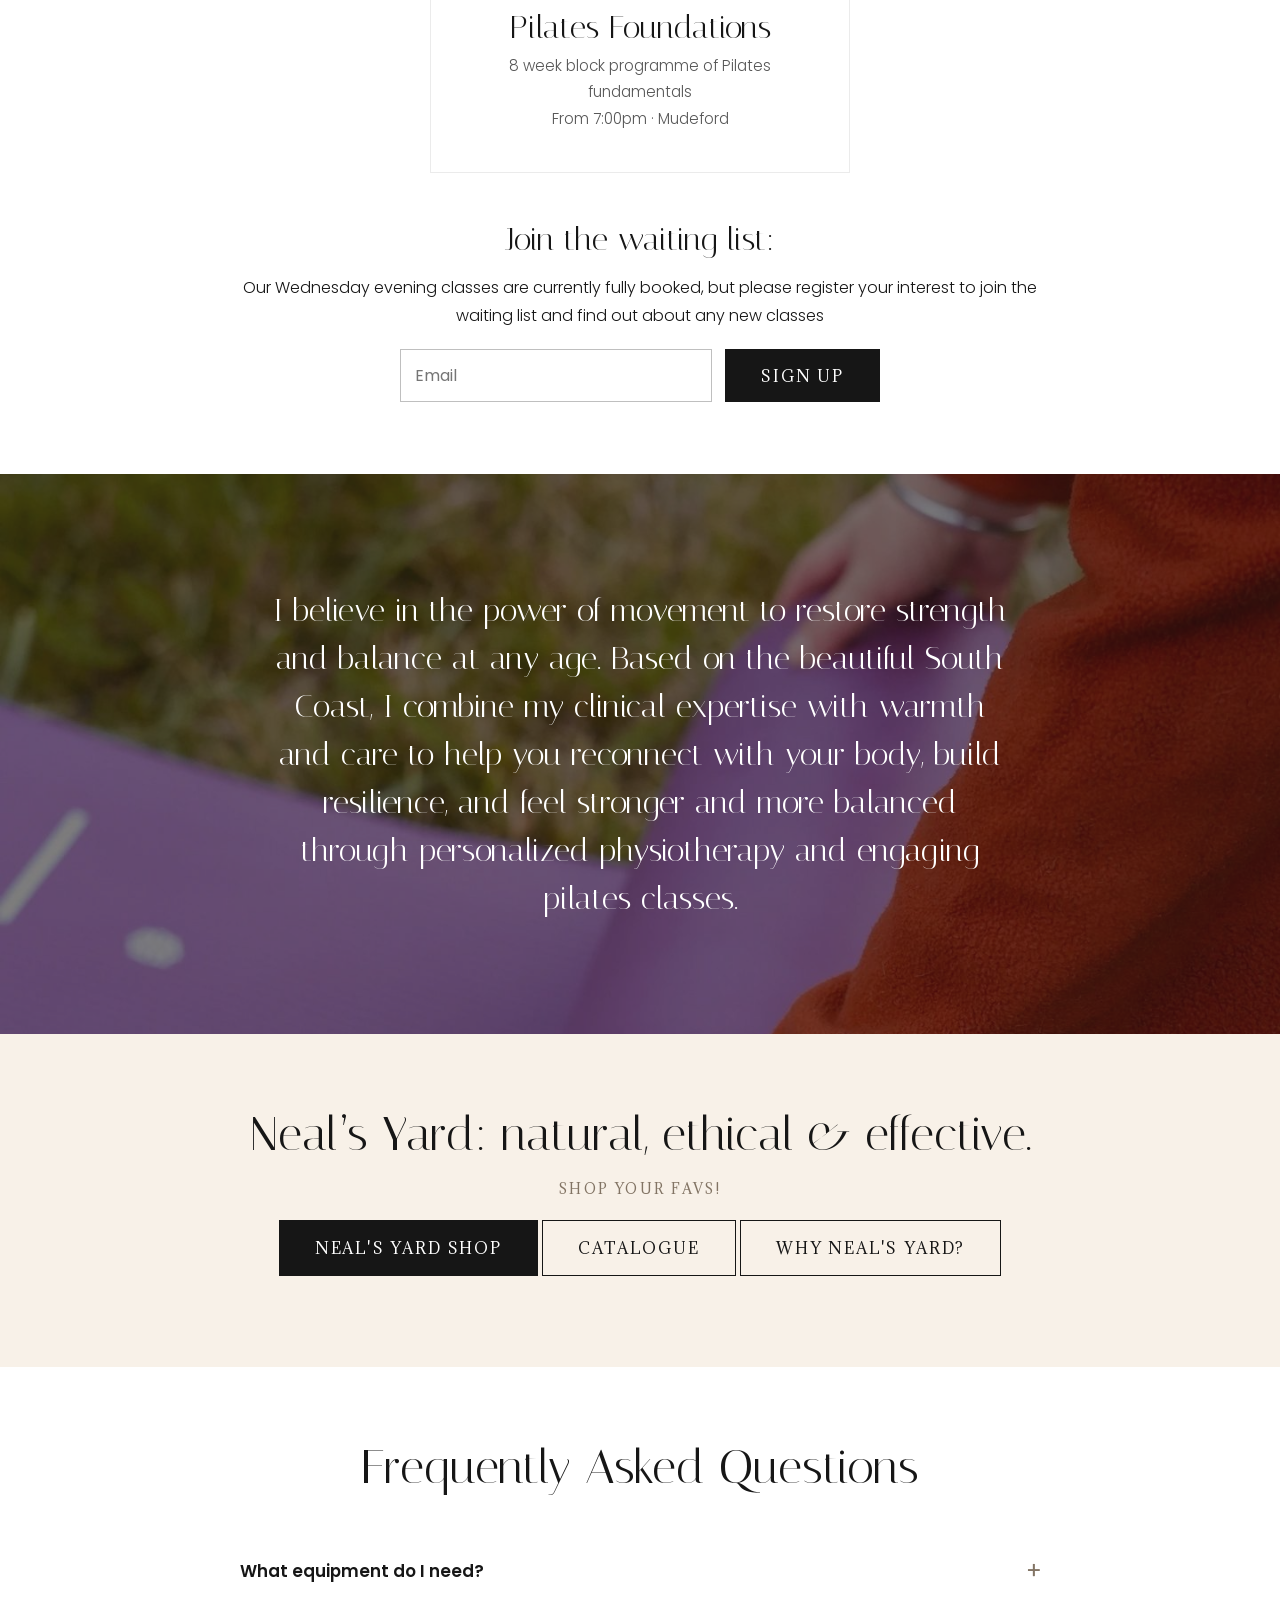
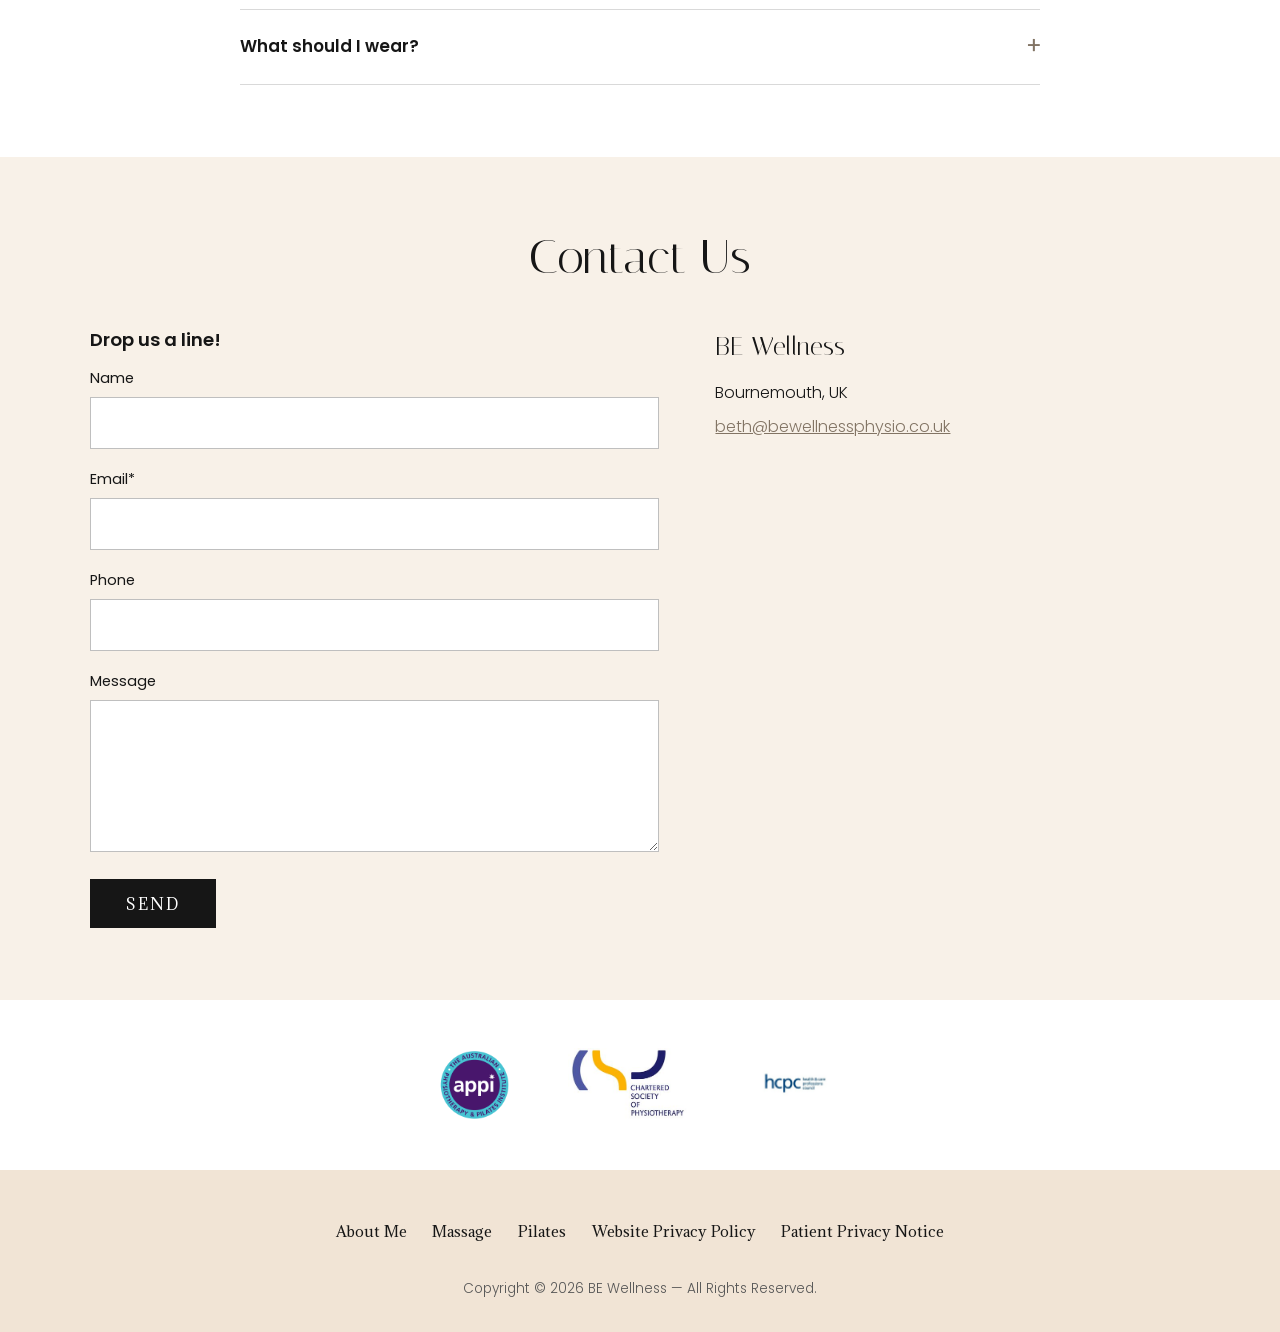
==== commit 7279ddb2: "Swap hero to mat Pilates class (no reformer offered currently) Group mat class promoted from the Pil" ====
--- a/index.html
+++ b/index.html
@@ -10,7 +10,7 @@
   <meta property="og:description" content="Physiotherapy, massage therapy and physio-led Pilates classes in Bournemouth.">
   <meta property="og:type" content="website">
   <meta property="og:url" content="https://bewellnessphysio.co.uk/">
-  <meta property="og:image" content="https://bewellnessphysio.co.uk/assets/images/hero-studio.jpg">
+  <meta property="og:image" content="https://bewellnessphysio.co.uk/assets/images/hero-pilates.jpg">
   <meta property="og:site_name" content="BE Wellness">
   <meta property="og:locale" content="en_GB">
   <meta name="twitter:card" content="summary_large_image">
@@ -25,7 +25,7 @@
     "description": "Expert physiotherapy, massage therapy and physio-led Pilates classes in Bournemouth.",
     "url": "https://bewellnessphysio.co.uk/",
     "email": "beth@bewellnessphysio.co.uk",
-    "image": "https://bewellnessphysio.co.uk/assets/images/hero-studio.jpg",
+    "image": "https://bewellnessphysio.co.uk/assets/images/hero-pilates.jpg",
     "logo": "https://bewellnessphysio.co.uk/assets/images/be-wellness-logo.png",
     "priceRange": "£30-£45",
     "address": {
@@ -93,7 +93,7 @@
 
   <!-- Hero -->
   <section class="hero">
-    <img class="hero-bg" src="/assets/images/hero-studio.jpg" alt="Bright, calm Pilates and wellness studio" fetchpriority="high">
+    <img class="hero-bg" src="/assets/images/hero-pilates.jpg" alt="Small group mat Pilates class in a warm, sunlit studio" fetchpriority="high">
     <div>
       <h1>Expert Physiotherapy Services in&nbsp;Bournemouth</h1>
       <p>Explore our wellbeing services, including physiotherapy, massage therapy, and engaging Pilates classes.</p>
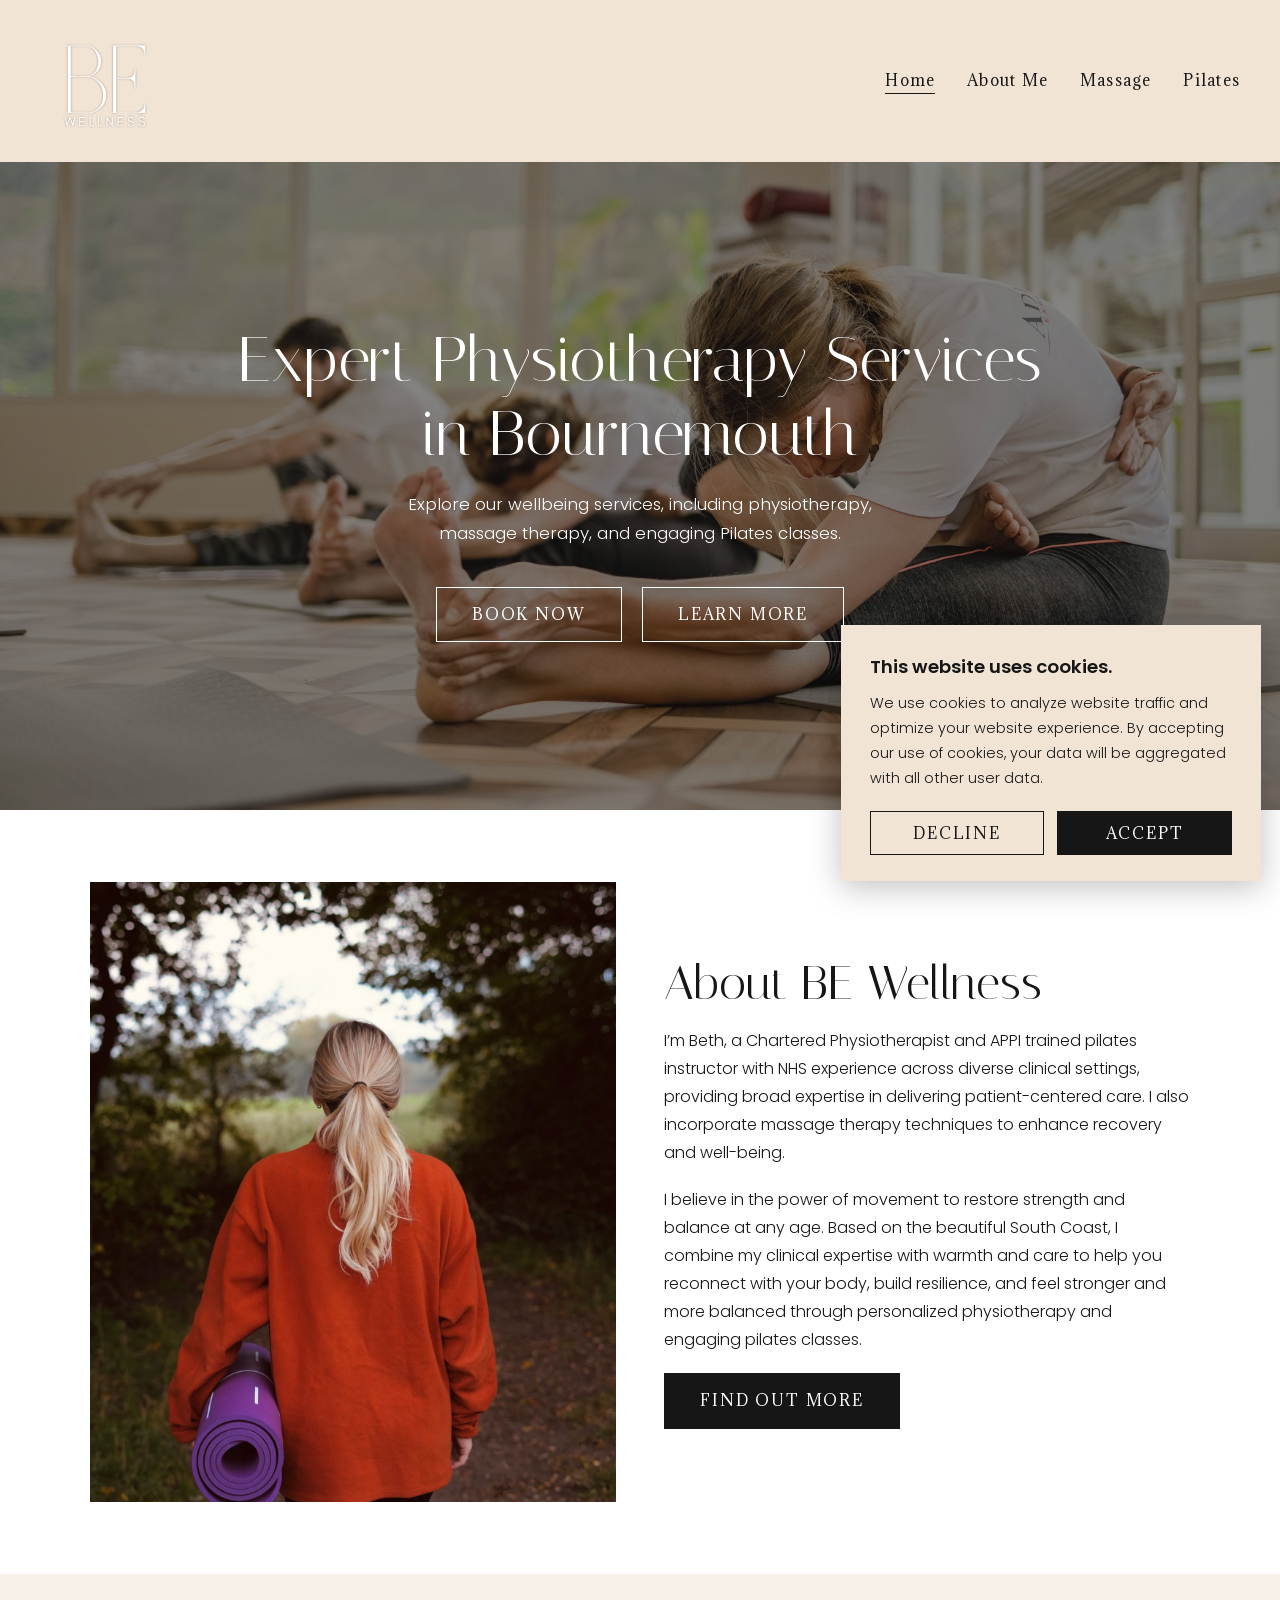
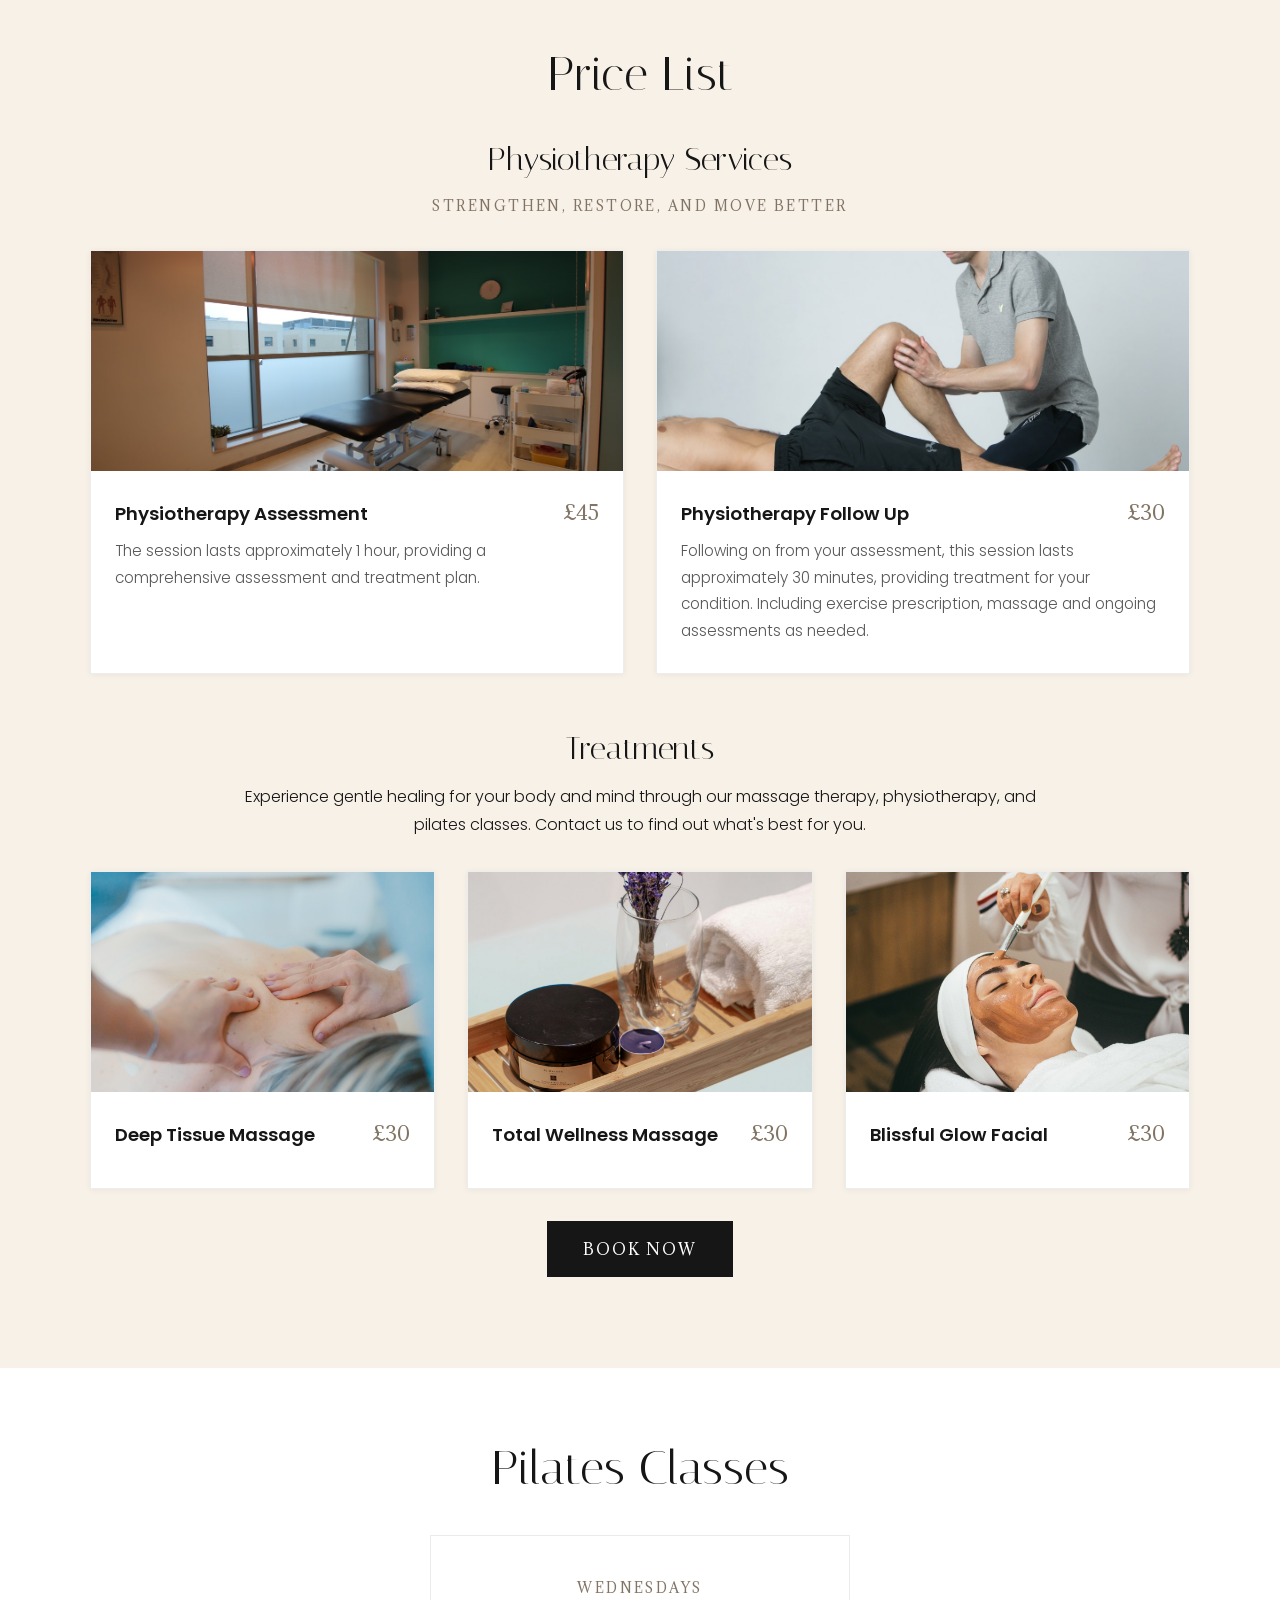
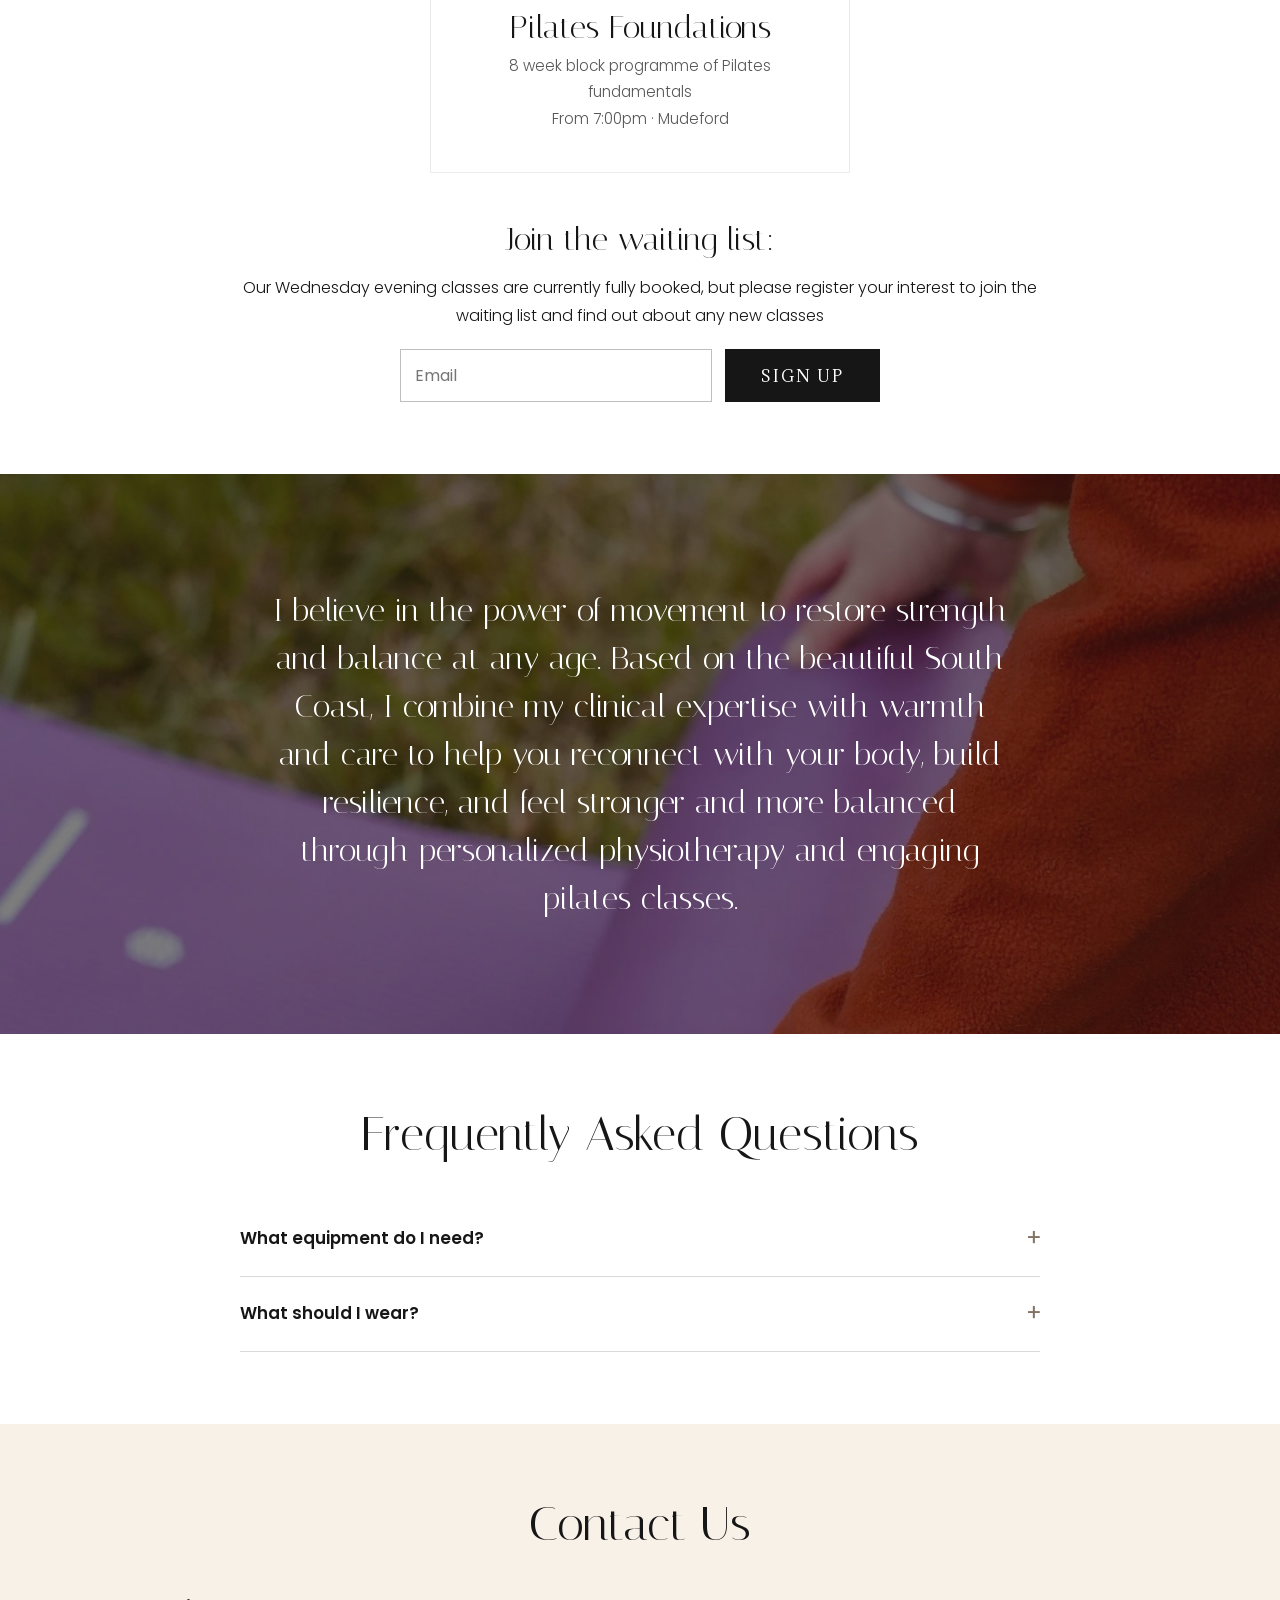
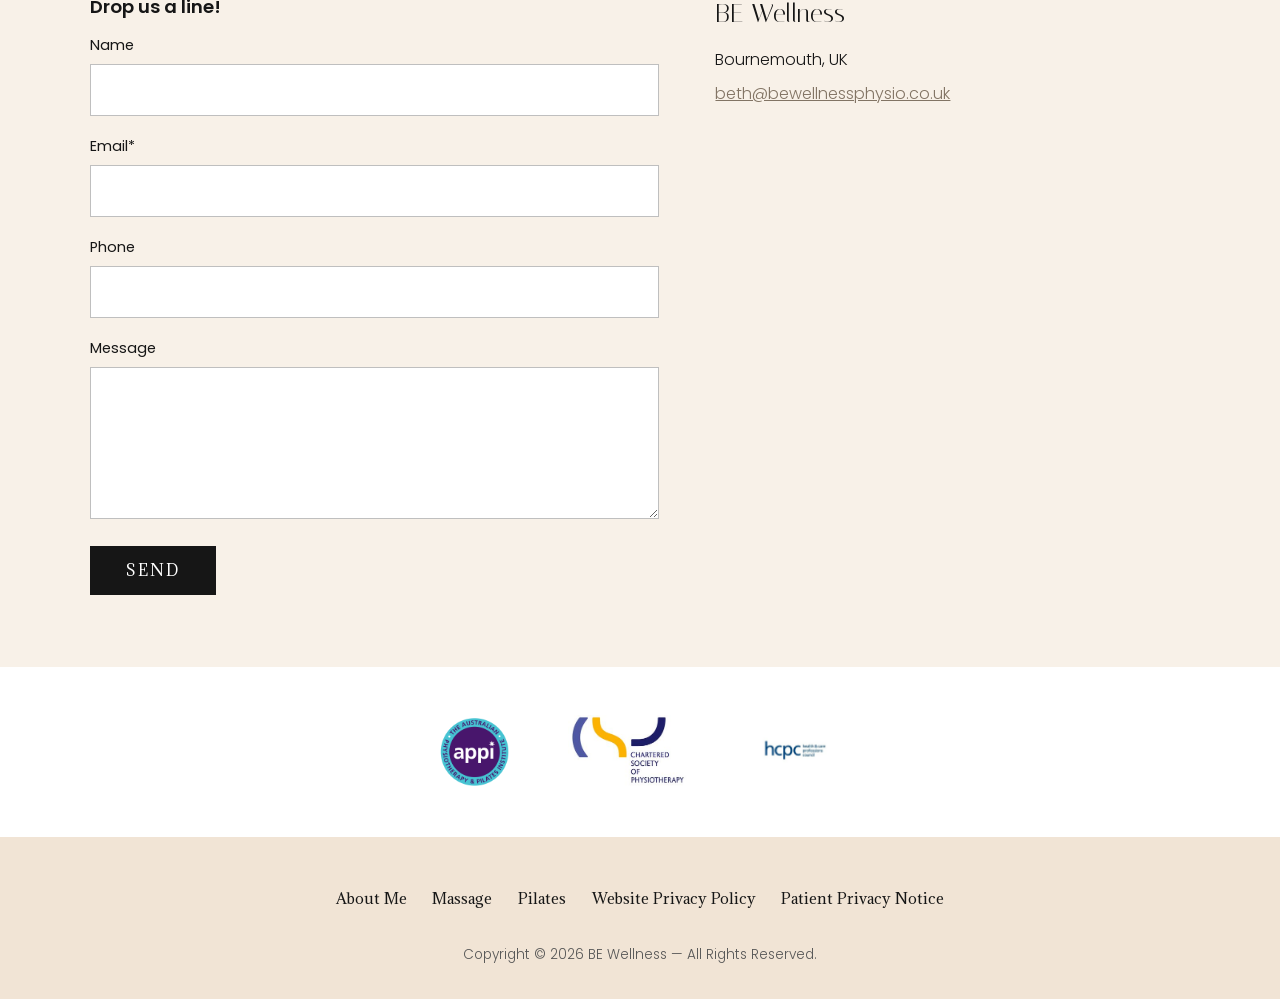
==== commit 9615c744: "Remove Neal's Yard section, nav links and brand mentions Neal's Yard is no longer offered, so drop t" ====
--- a/index.html
+++ b/index.html
@@ -83,7 +83,6 @@
         <li><a href="/about-me/">About Me</a></li>
         <li><a href="/massage/">Massage</a></li>
         <li><a href="/pilates/">Pilates</a></li>
-        <li><a href="https://uk.nyrorganic.com/shop/bethbutterworth" target="_blank" rel="noopener">Neal's Yard</a></li>
       </ul>
     </nav>
   </div>
@@ -196,19 +195,6 @@
   <section class="quote-banner">
     <img src="/assets/images/beth-portrait.jpg" alt="" loading="lazy">
     <blockquote>I believe in the power of movement to restore strength and balance at any age. Based on the beautiful South Coast, I combine my clinical expertise with warmth and care to help you reconnect with your body, build resilience, and feel stronger and more balanced through personalized physiotherapy and engaging pilates classes.</blockquote>
-  </section>
-
-  <!-- Neal's Yard -->
-  <section class="section section-cream" id="neals-yard">
-    <div class="container center">
-      <h2>Neal’s Yard: natural, ethical &amp; effective.</h2>
-      <p class="eyebrow">Shop your favs!</p>
-      <p>
-        <a class="btn btn-dark" href="https://uk.nyrorganic.com/shop/bethbutterworth" target="_blank" rel="noopener">Neal's Yard Shop</a>
-        <a class="btn btn-light" href="https://nyrorganic.com/uk/neals-yard-remedies-2025/3/" target="_blank" rel="noopener">Catalogue</a>
-        <a class="btn btn-light" href="https://uk.nyrorganic.com/shop/bethbutterworth/area/about-our-commitment/" target="_blank" rel="noopener">Why Neal's Yard?</a>
-      </p>
-    </div>
   </section>
 
   <!-- FAQ -->
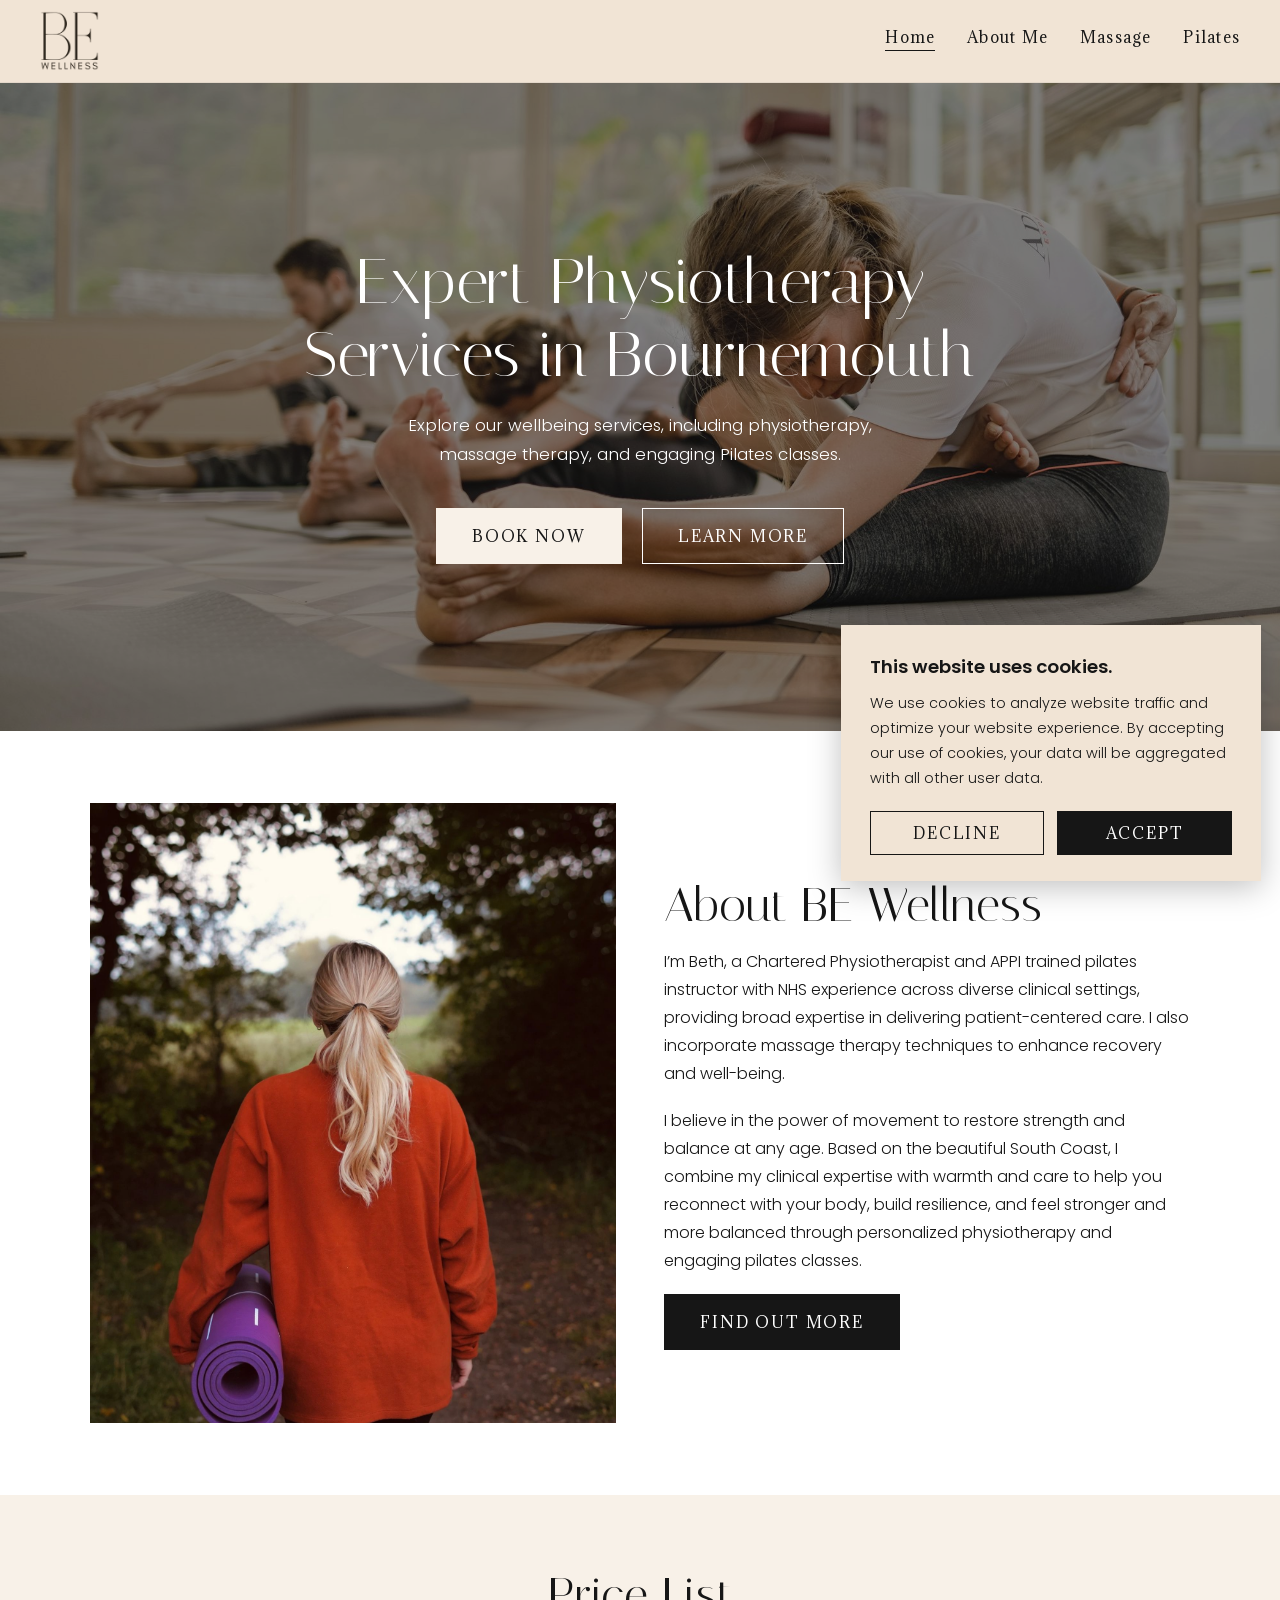
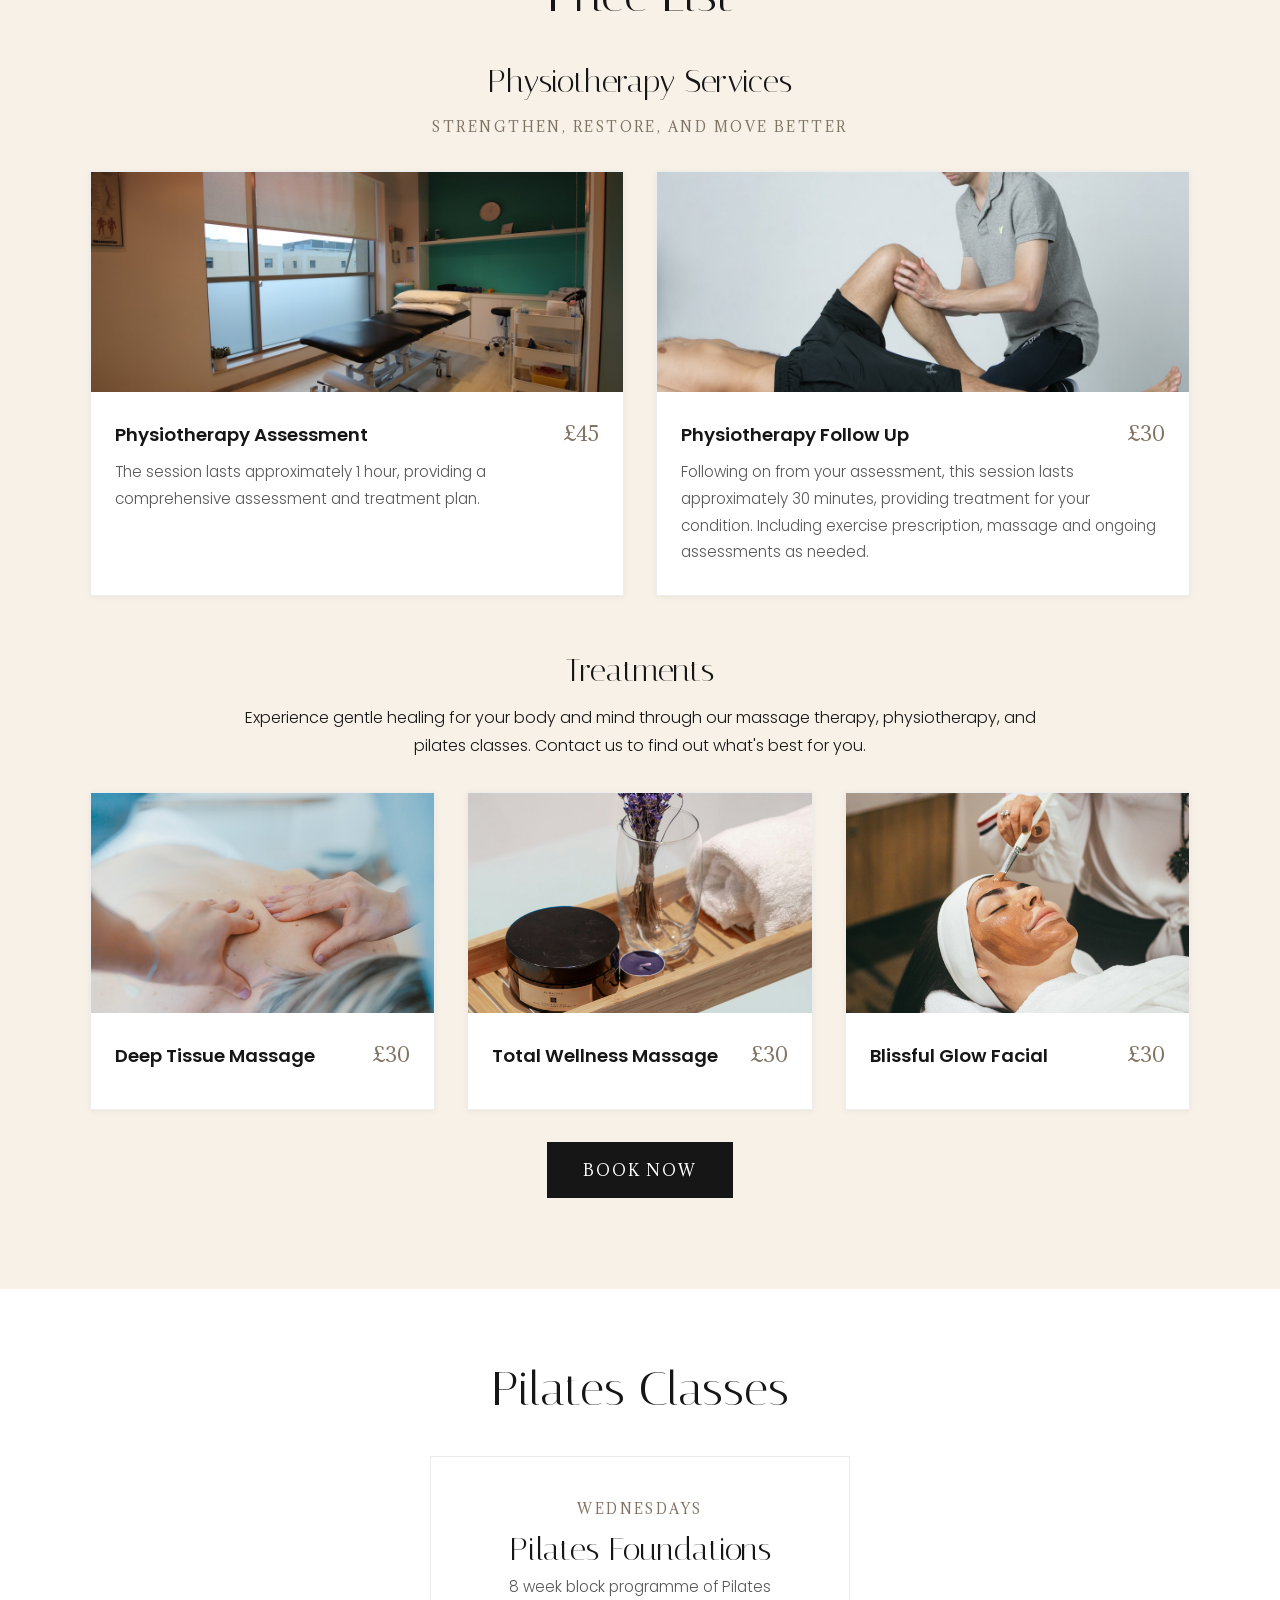
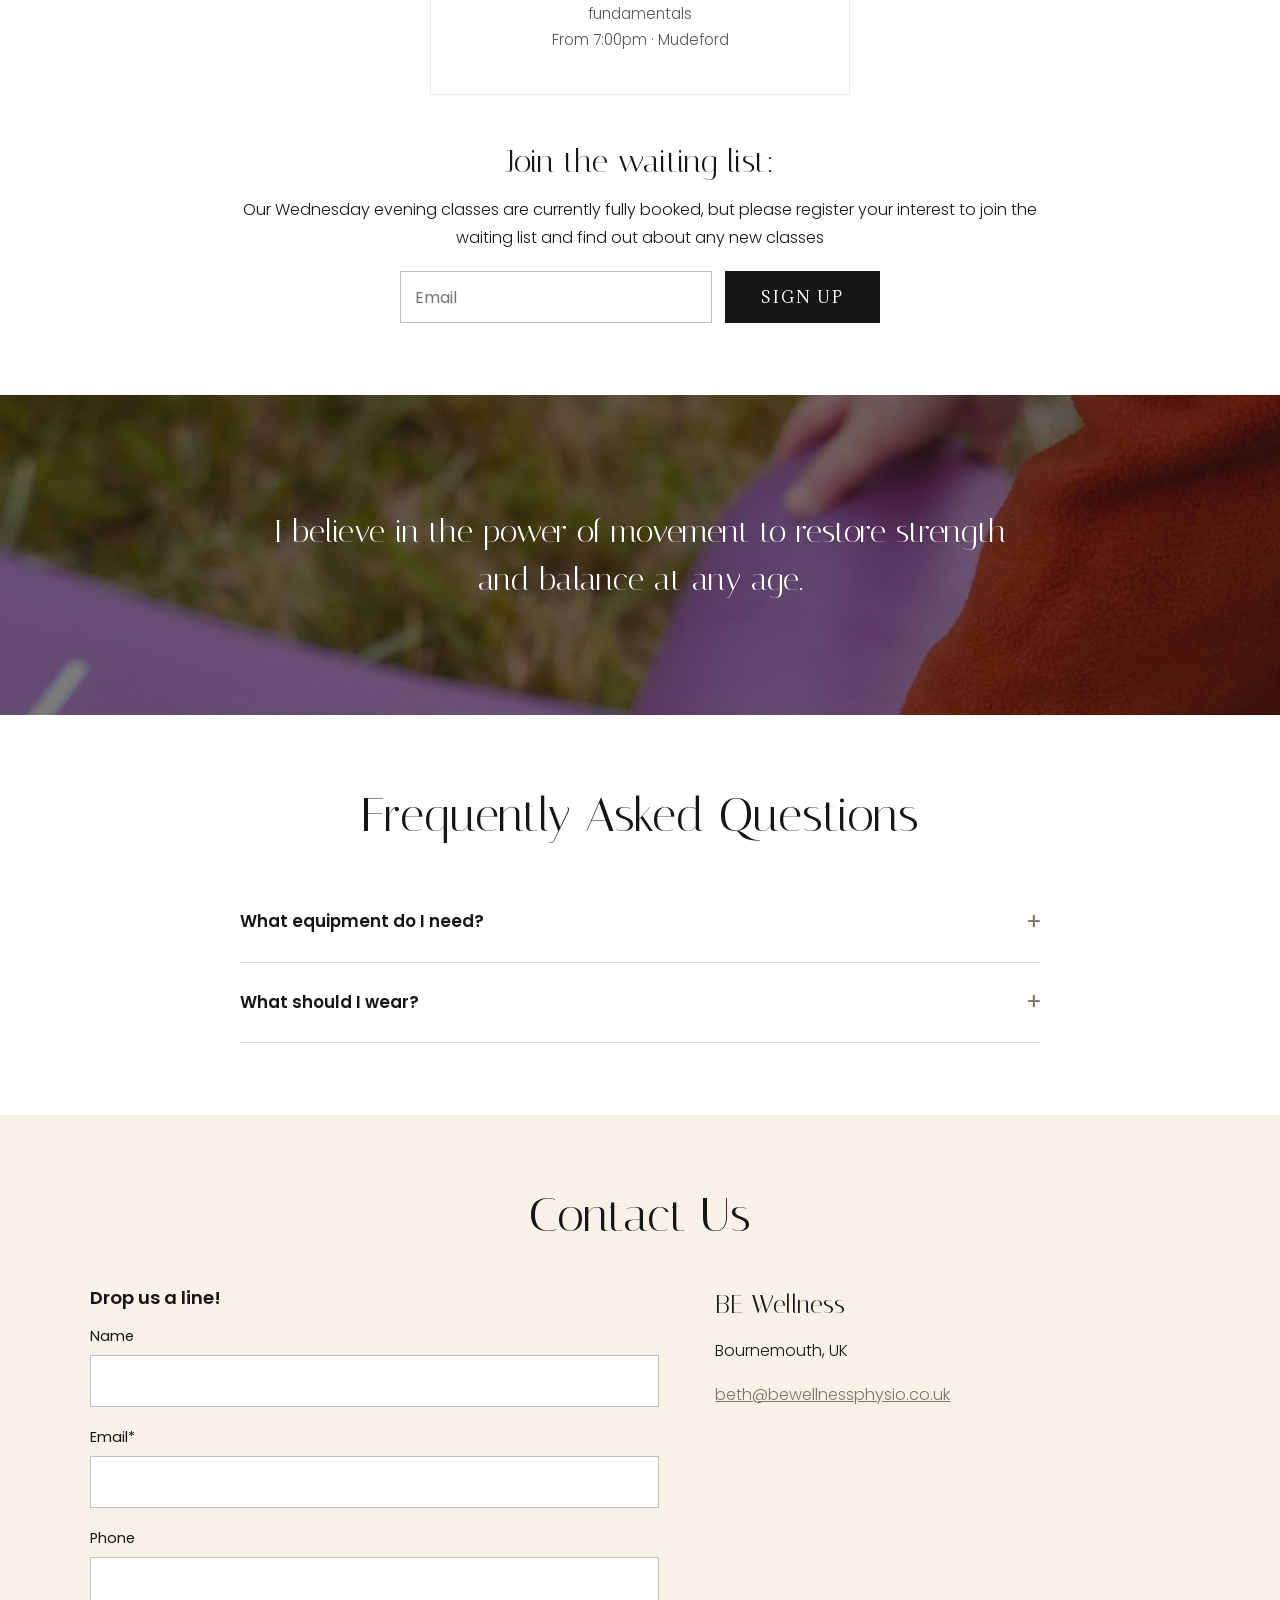
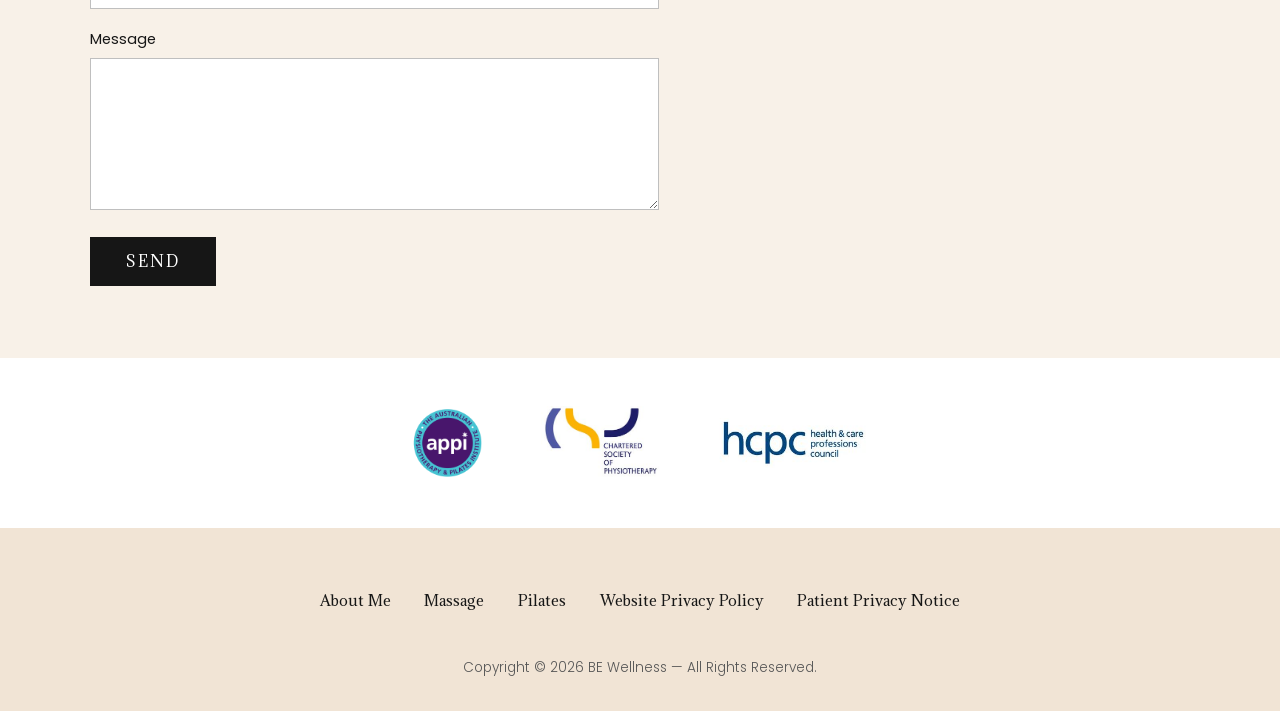
==== commit 81f92a0f: "Mobile polish: compact sticky header, horizontal price cards, tighter spacing Dark trimmed logo repl" ====
--- a/index.html
+++ b/index.html
@@ -72,7 +72,7 @@
 <header class="site-header">
   <div class="header-inner">
     <a class="logo" href="/" aria-label="BE Wellness home">
-      <img src="/assets/images/be-wellness-logo.png" alt="BE Wellness" width="130" height="130">
+      <img src="/assets/images/be-wellness-logo-dark.png" alt="BE Wellness" width="68" height="69">
     </a>
     <button class="nav-toggle" aria-label="Menu" aria-expanded="false">
       <span></span><span></span><span></span>
@@ -96,7 +96,7 @@
     <div>
       <h1>Expert Physiotherapy Services in&nbsp;Bournemouth</h1>
       <p>Explore our wellbeing services, including physiotherapy, massage therapy, and engaging Pilates classes.</p>
-      <a class="btn btn-on-image" href="https://cal.eu/bewellness" target="_blank" rel="noopener">Book Now</a>
+      <a class="btn btn-solid-light" href="https://cal.eu/bewellness" target="_blank" rel="noopener">Book Now</a>
       <a class="btn btn-on-image" href="#about">Learn More</a>
     </div>
   </section>
@@ -194,7 +194,7 @@
   <!-- Quote banner -->
   <section class="quote-banner">
     <img src="/assets/images/beth-portrait.jpg" alt="" loading="lazy">
-    <blockquote>I believe in the power of movement to restore strength and balance at any age. Based on the beautiful South Coast, I combine my clinical expertise with warmth and care to help you reconnect with your body, build resilience, and feel stronger and more balanced through personalized physiotherapy and engaging pilates classes.</blockquote>
+    <blockquote>I believe in the power of movement to restore strength and balance at any age.</blockquote>
   </section>
 
   <!-- FAQ -->
@@ -262,7 +262,7 @@
   <div class="logo-strip">
     <img src="/assets/images/appi-logo.png" alt="APPI — The Australian Physiotherapy &amp; Pilates Institute" loading="lazy">
     <img src="/assets/images/csp-logo.png" alt="Chartered Society of Physiotherapy" loading="lazy">
-    <img src="/assets/images/hcpc-logo.webp" alt="Health &amp; Care Professions Council (HCPC) registered" loading="lazy">
+    <img src="/assets/images/hcpc-logo-trim.png" alt="Health &amp; Care Professions Council (HCPC) registered" loading="lazy">
   </div>
 
 </main>
--- a/css/style.css
+++ b/css/style.css
@@ -64,7 +64,11 @@
 
 *, *::before, *::after { box-sizing: border-box; }
 
-html { scroll-behavior: smooth; }
+html {
+  scroll-behavior: smooth;
+  -webkit-text-size-adjust: 100%;
+}
+[id] { scroll-margin-top: 72px; }
 
 body {
   margin: 0;
@@ -85,6 +89,7 @@
   font-weight: 400;
   line-height: 1.15;
   margin: 0 0 1rem;
+  text-wrap: balance;
 }
 h1 { font-size: clamp(2.4rem, 5.5vw, 4rem); }
 h2 { font-size: clamp(2rem, 4vw, 3rem); }
@@ -131,11 +136,21 @@
   color: var(--white);
 }
 .btn-on-image:hover { background: var(--white); color: var(--ink); }
+.btn-solid-light {
+  background: var(--cream-soft);
+  border-color: var(--cream-soft);
+  color: var(--ink);
+}
+.btn-solid-light:hover { background: transparent; color: var(--white); border-color: var(--white); }
 
 /* ---------- header ---------- */
 .site-header {
   background: var(--cream);
-  padding: 1.2rem 0 0.8rem;
+  padding: .7rem 0;
+  position: sticky;
+  top: 0;
+  z-index: 50;
+  border-bottom: 1px solid rgba(0,0,0,.06);
 }
 .header-inner {
   width: min(1200px, 94%);
@@ -145,9 +160,8 @@
   justify-content: space-between;
   flex-wrap: wrap;
 }
-.logo img { width: 130px; height: auto; }
-/* white logo needs a tinted plate to read on cream */
-.logo { filter: drop-shadow(0 0 1px rgba(0,0,0,.35)); }
+.logo { display: block; line-height: 0; }
+.logo img { height: 60px; width: auto; }
 
 .main-nav ul {
   list-style: none;
@@ -183,23 +197,40 @@
 }
 
 @media (max-width: 820px) {
-  .nav-toggle { display: block; }
+  .nav-toggle { display: block; margin-right: -.4rem; padding: .7rem .4rem; }
+  .nav-toggle span { margin: 5px 0; }
   .main-nav {
-    flex-basis: 100%;
+    position: absolute;
+    top: 100%;
+    left: 0;
+    right: 0;
     display: none;
-    padding: 1rem 0;
+    background: var(--cream);
+    border-top: 1px solid rgba(0,0,0,.08);
+    border-bottom: 1px solid rgba(0,0,0,.08);
+    box-shadow: 0 12px 24px rgba(0,0,0,.08);
   }
   .main-nav.open { display: block; }
-  .main-nav ul { flex-direction: column; gap: .8rem; text-align: center; }
-  .nav-open .nav-toggle span:nth-child(1) { transform: translateY(8px) rotate(45deg); }
+  .main-nav ul { flex-direction: column; gap: 0; text-align: left; }
+  .main-nav li { margin: 0; border-bottom: 1px solid rgba(0,0,0,.07); }
+  .main-nav li:last-child { border-bottom: 0; }
+  .main-nav a {
+    display: block;
+    padding: .95rem 4%;
+    font-size: 1.05rem;
+    border-bottom: 0;
+  }
+  .main-nav a[aria-current="page"] { background: rgba(255,255,255,.45); }
+  .nav-open .nav-toggle span:nth-child(1) { transform: translateY(7px) rotate(45deg); }
   .nav-open .nav-toggle span:nth-child(2) { opacity: 0; }
-  .nav-open .nav-toggle span:nth-child(3) { transform: translateY(-8px) rotate(-45deg); }
+  .nav-open .nav-toggle span:nth-child(3) { transform: translateY(-7px) rotate(-45deg); }
 }
 
 /* ---------- hero ---------- */
 .hero {
   position: relative;
   min-height: 72vh;
+  min-height: 72svh;
   display: flex;
   align-items: center;
   justify-content: center;
@@ -388,6 +419,7 @@
   justify-content: space-between;
   align-items: center;
   gap: 1rem;
+  min-height: 44px;
 }
 .faq summary::-webkit-details-marker { display: none; }
 .faq summary::after {
@@ -410,6 +442,7 @@
   padding: 3rem 1rem;
 }
 .logo-strip img { height: 74px; width: auto; }
+.logo-strip img[src*="hcpc"] { height: 50px; }
 
 /* ---------- contact ---------- */
 .contact-grid {
@@ -434,11 +467,13 @@
   display: flex;
   flex-wrap: wrap;
   justify-content: center;
-  gap: 1.6rem;
+  gap: 0 1.6rem;
   padding: 0;
   margin: 0 0 1.5rem;
 }
 .site-footer nav a {
+  display: inline-block;
+  padding: .75rem .25rem;
   font-family: var(--accent);
   font-size: .9rem;
   color: var(--ink);
@@ -490,3 +525,126 @@
 .cookie-banner p { font-size: .9rem; margin-bottom: 1.2rem; }
 .cookie-actions { display: flex; gap: .8rem; }
 .cookie-actions .btn { flex: 1; padding: .7rem 1rem; }
+
+@media (max-width: 600px) {
+  .cookie-banner {
+    left: .8rem;
+    right: .8rem;
+    bottom: .8rem;
+    max-width: none;
+    padding: 1.1rem 1.2rem;
+  }
+  .cookie-banner h4 { font-size: 1.05rem; margin-bottom: .3rem; }
+  .cookie-banner p { font-size: .85rem; margin-bottom: .9rem; }
+}
+
+.contact-info a[href^="mailto:"] {
+  display: inline-block;
+  padding: .6rem 0;
+}
+
+/* ============================================================
+   Mobile polish — tighter spacing, compact cards, clear hierarchy
+   ============================================================ */
+@media (max-width: 600px) {
+  body { line-height: 1.65; }
+  p { margin-bottom: 1rem; }
+  h1 { font-size: 2.1rem; }
+  h2 { font-size: 1.85rem; margin-bottom: .8rem; }
+  h3 { font-size: 1.4rem; margin-bottom: .6rem; }
+  h4 { font-size: 1.05rem; }
+
+  .logo img { height: 44px; }
+  .site-header { padding: .5rem 0; }
+
+  .btn {
+    font-size: .85rem;
+    letter-spacing: .1em;
+    padding: .85rem 1.4rem;
+    display: block;
+    width: 100%;
+    max-width: 320px;
+    margin-inline: auto;
+  }
+  .split .btn { margin-inline: 0; max-width: none; }
+  .cookie-actions .btn { max-width: none; }
+  .inline-form .btn { max-width: none; }
+
+  .hero {
+    min-height: 0;
+    padding: 3.25rem 1.25rem 3rem;
+  }
+  .hero h1 { margin-bottom: .9rem; }
+  .hero p { font-size: .98rem; margin-bottom: 1.5rem; }
+  .hero .btn { margin: .6rem auto 0; }
+
+  .page-hero { padding: 2.25rem 1.25rem 2rem; }
+  .page-hero h1 { font-size: 1.9rem; }
+
+  .section { padding: 2.75rem 0; }
+  .section-title { margin-bottom: 1.5rem; }
+  .narrow, .container { width: calc(100% - 2.5rem); }
+
+  .split { gap: 1.5rem; }
+  .split img {
+    aspect-ratio: 4 / 3;
+    height: auto;
+    max-height: 280px;
+    object-position: center 30%;
+  }
+
+  .eyebrow { font-size: .75rem; letter-spacing: .14em; text-wrap: balance; }
+
+  .cards { gap: .75rem; }
+  .card { flex-direction: row; align-items: stretch; }
+  .card img {
+    width: 104px;
+    height: auto;
+    min-height: 104px;
+    flex: none;
+  }
+  .card-body {
+    padding: .9rem 1rem;
+    display: flex;
+    flex-direction: column;
+    justify-content: center;
+  }
+  .price-row { gap: .75rem; margin-bottom: .3rem; }
+  .price-row h4 { font-size: 1rem; line-height: 1.3; }
+  .price { font-size: 1.1rem; }
+  .card p { font-size: .85rem; line-height: 1.5; }
+  #prices h3.center { margin-bottom: .3rem; }
+  #prices .eyebrow { margin-bottom: 0; }
+  #prices .mt-2 { margin-top: 1.25rem; }
+
+  .event-card { padding: 1.75rem 1.25rem; }
+  #classes .center { margin-top: 2rem !important; }
+
+  .quote-banner { padding: 3.5rem 1.5rem; }
+  .quote-banner blockquote { font-size: 1.35rem; line-height: 1.45; }
+
+  .faq details { padding: .45rem 0; }
+  .faq summary { font-size: 1rem; }
+  .faq details p { margin: .6rem 0 .8rem; font-size: .95rem; }
+
+  input, textarea { margin-bottom: .9rem; padding: .75rem .85rem; }
+  .contact-grid { gap: 2rem; }
+  .contact-info h4 { font-size: 1.4rem; }
+
+  .logo-strip {
+    flex-wrap: nowrap;
+    justify-content: space-between;
+    gap: 1.25rem;
+    padding: 2rem 1.5rem;
+  }
+  .logo-strip img { height: 44px; width: auto; max-width: none; }
+  .logo-strip img[src*="hcpc"] { height: 34px; }
+
+  .site-footer { padding: 1.5rem 0 1.75rem; }
+  .site-footer nav ul { gap: 0 1.25rem; margin-bottom: .75rem; }
+  .site-footer nav a { padding: .6rem .2rem; font-size: .85rem; }
+  .site-footer .copyright { font-size: .78rem; }
+
+  .prose h2 { font-size: 1.5rem; margin-top: 1.75rem; }
+  ul { padding-left: 1.15rem; }
+}
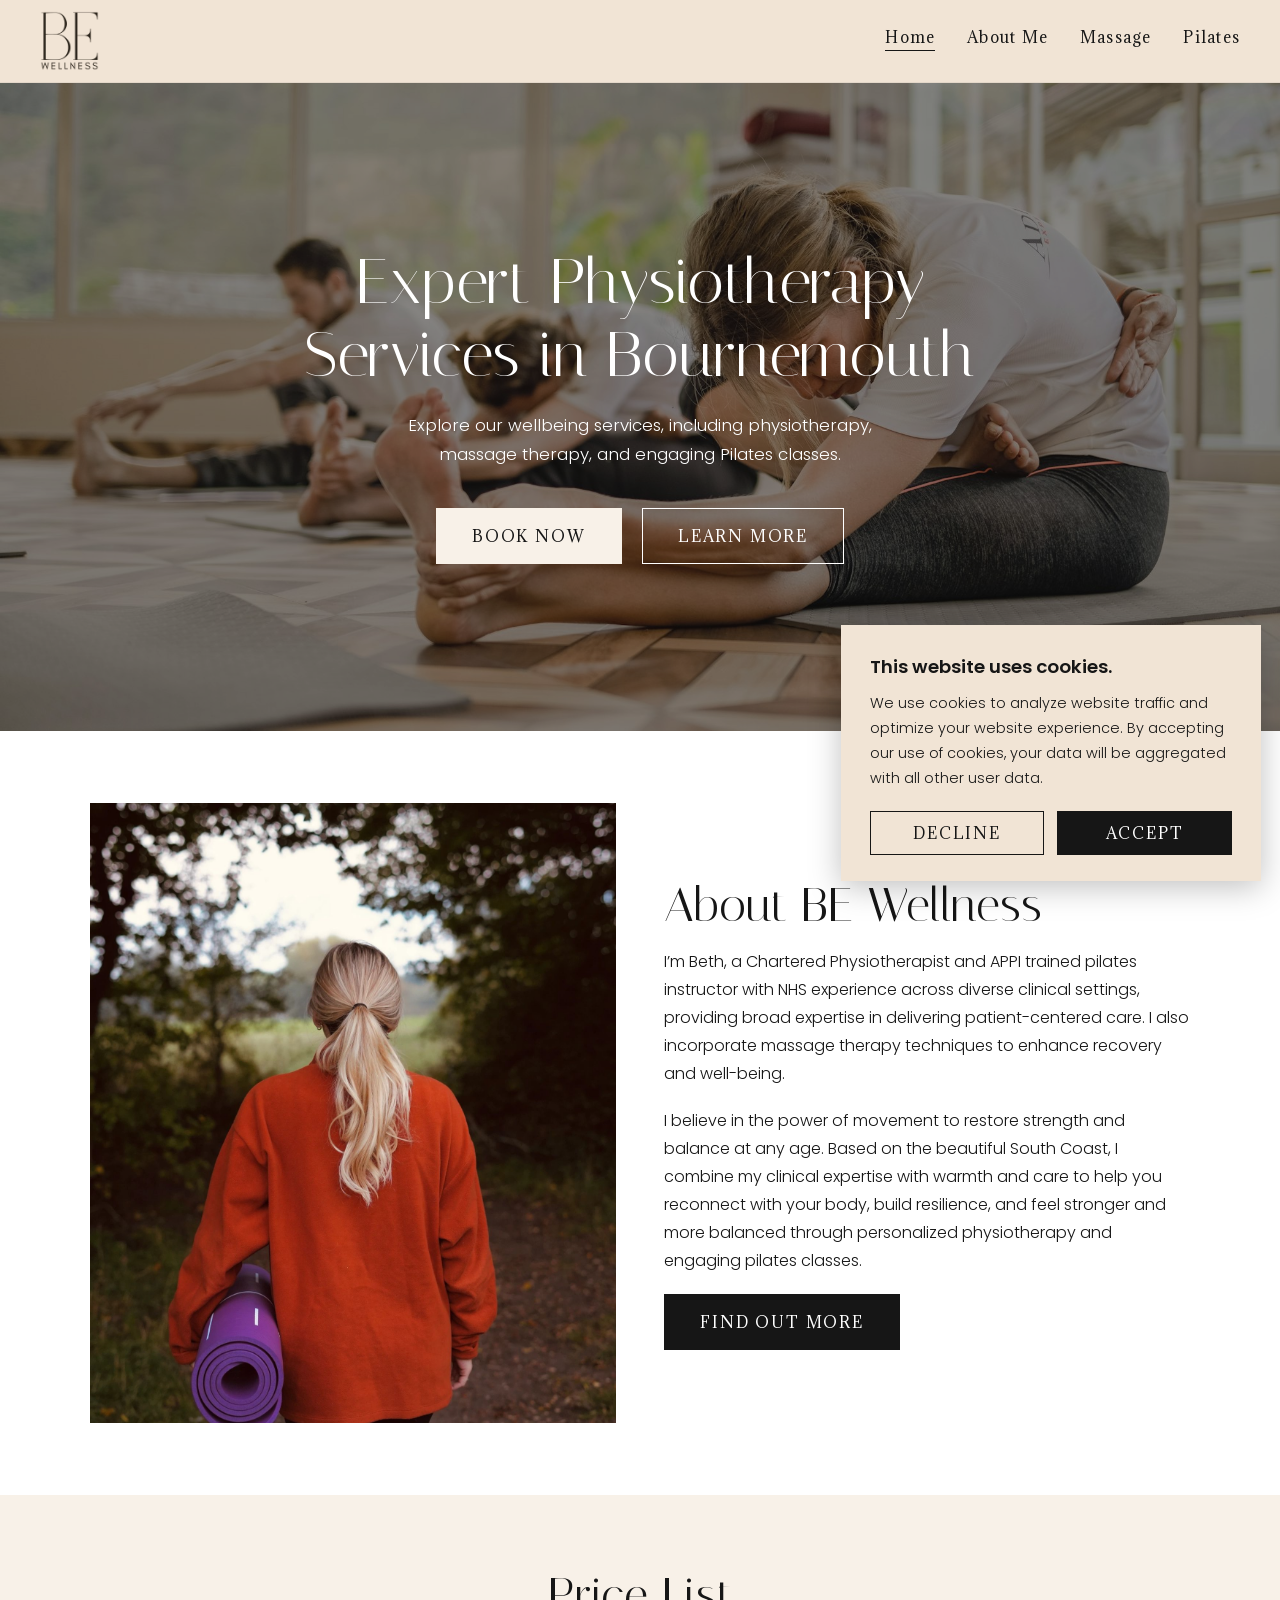
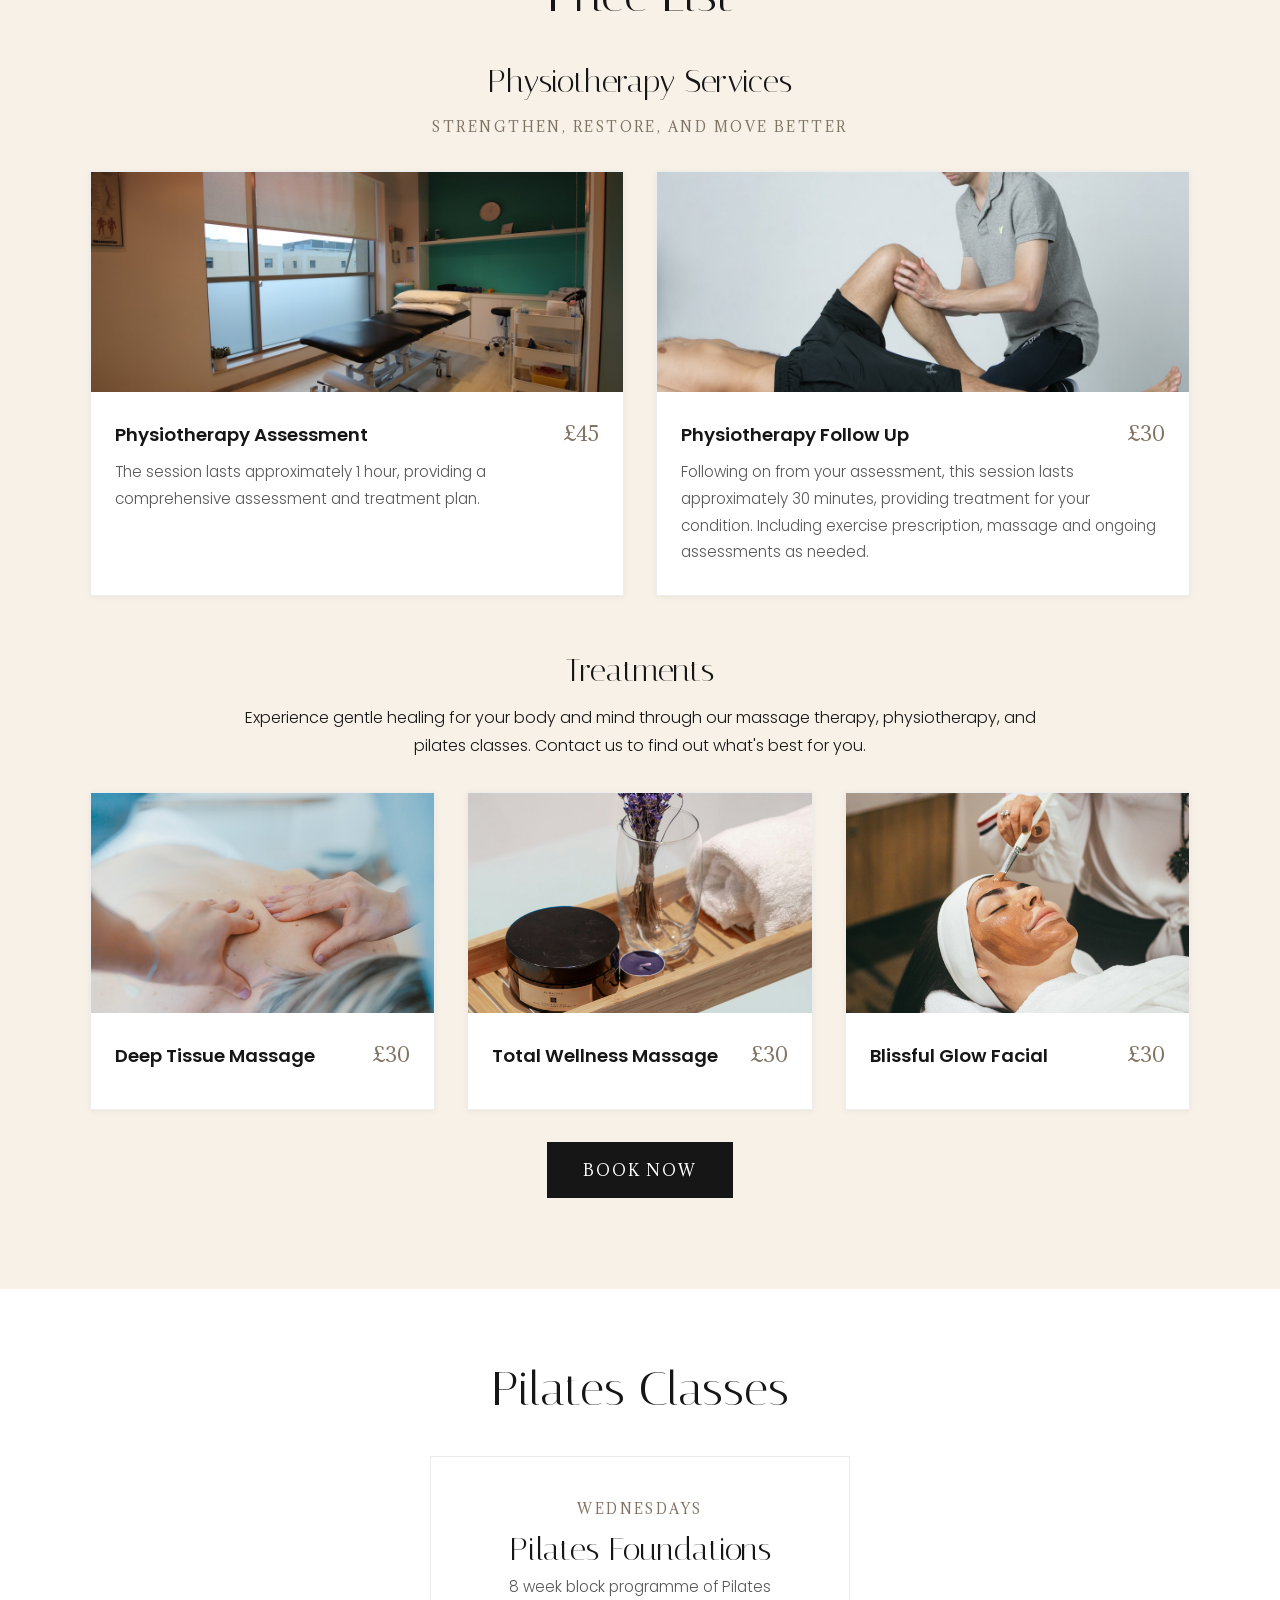
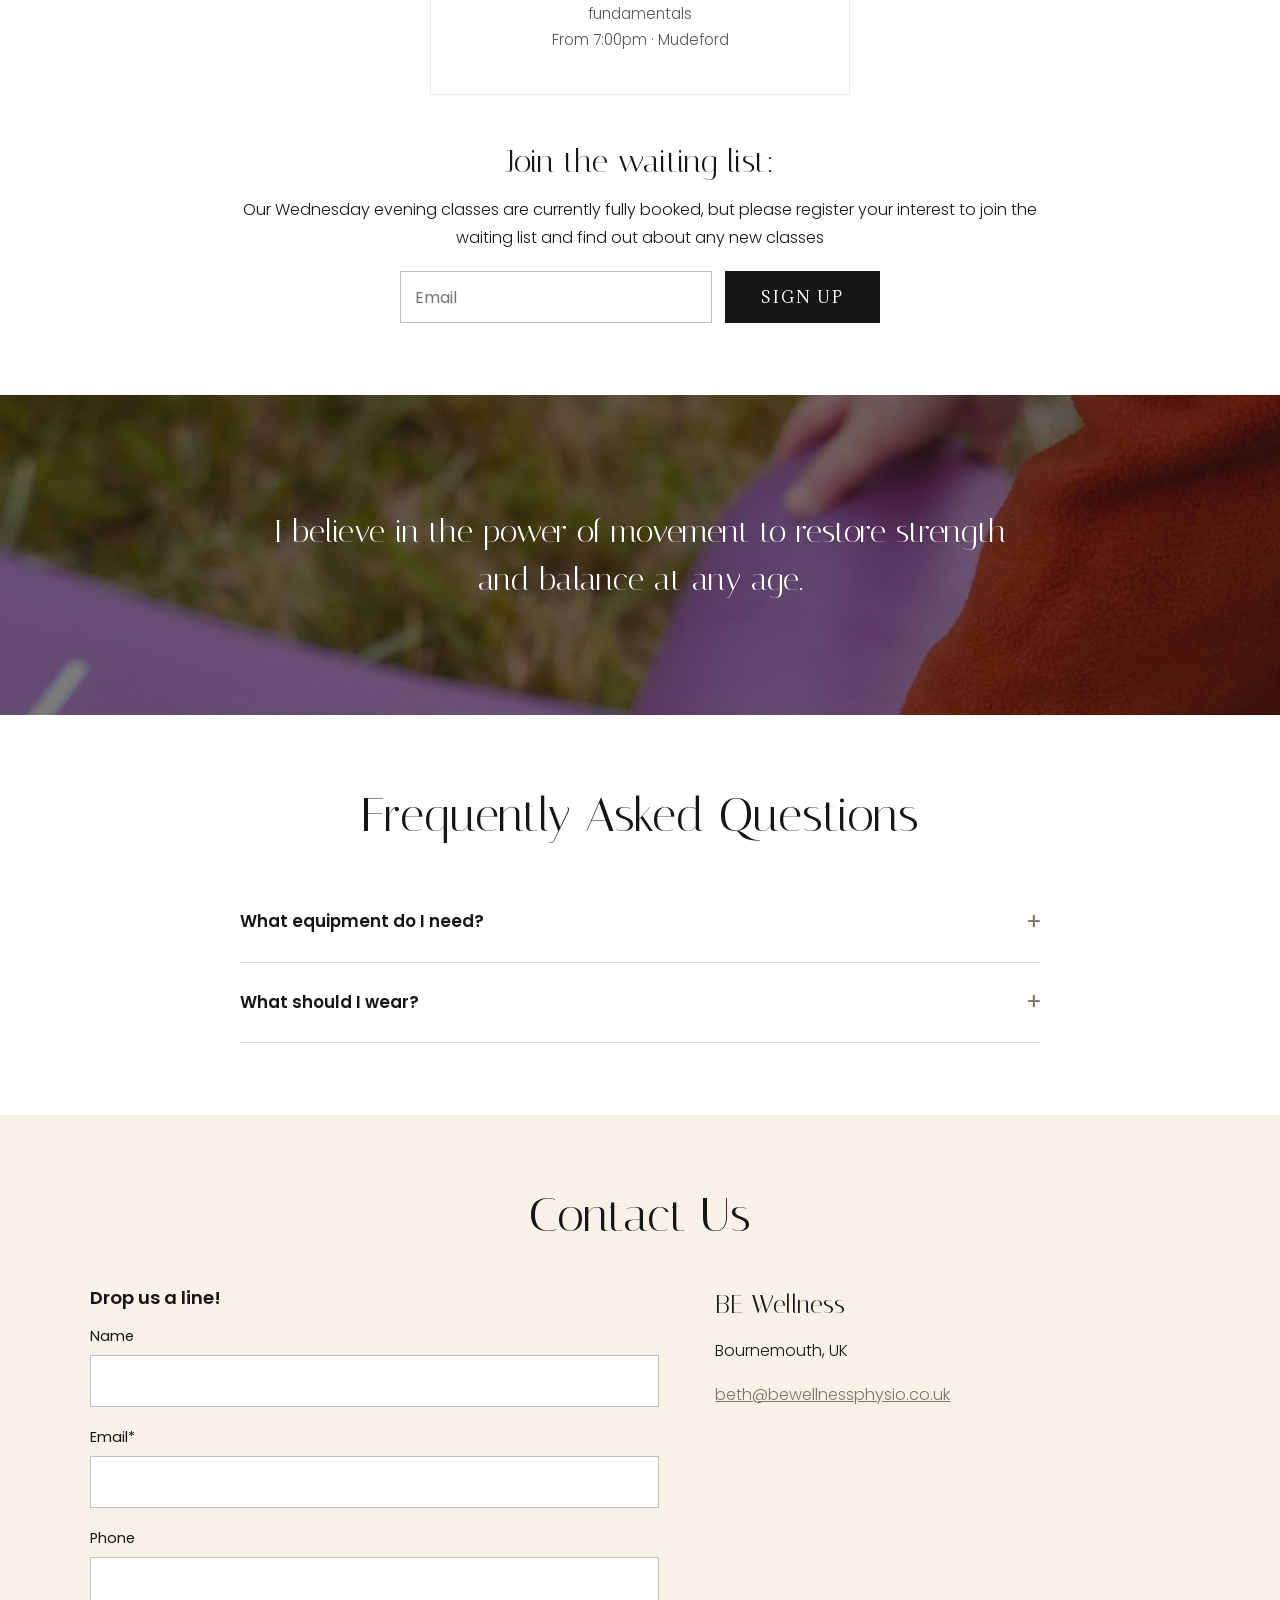
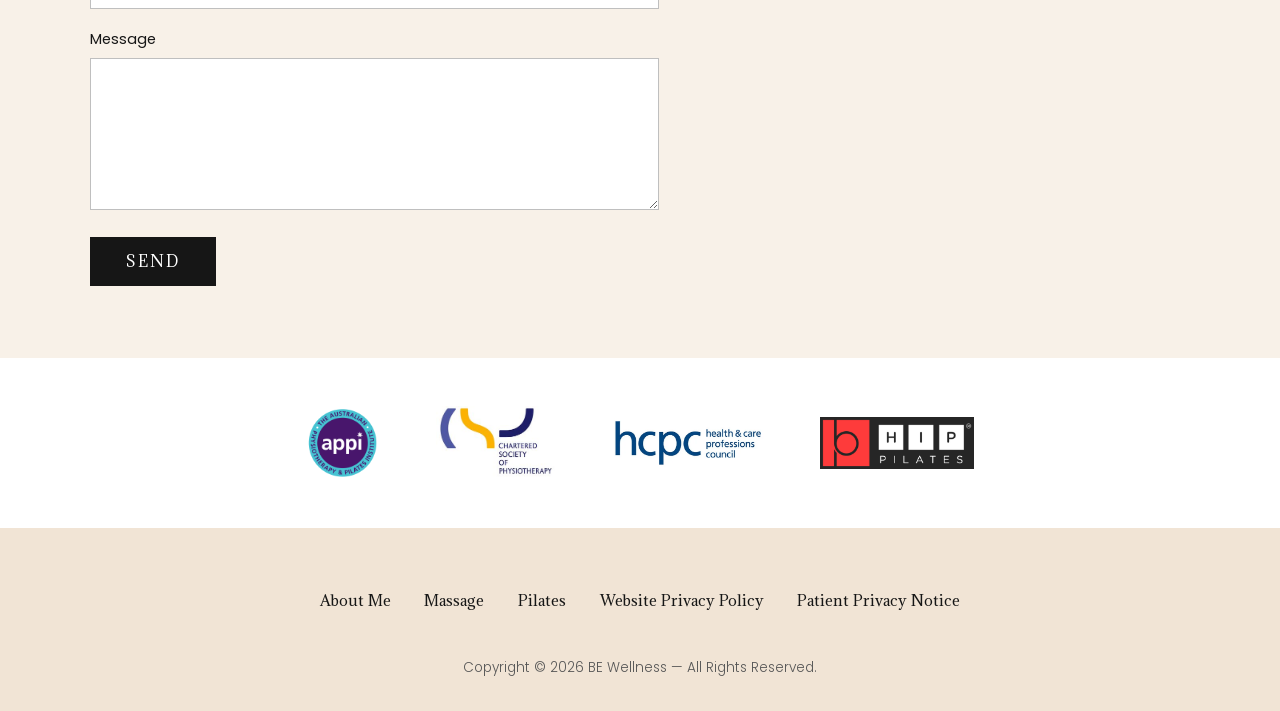
==== commit 22bb6c44: "Add HIP Pilates logo and sharper HCPC logo to accreditation row HCPC logo replaced with a higher-res" ====
--- a/index.html
+++ b/index.html
@@ -263,6 +263,7 @@
     <img src="/assets/images/appi-logo.png" alt="APPI — The Australian Physiotherapy &amp; Pilates Institute" loading="lazy">
     <img src="/assets/images/csp-logo.png" alt="Chartered Society of Physiotherapy" loading="lazy">
     <img src="/assets/images/hcpc-logo-trim.png" alt="Health &amp; Care Professions Council (HCPC) registered" loading="lazy">
+    <img src="/assets/images/hip-pilates-logo.png" alt="HIP Pilates" loading="lazy">
   </div>
 
 </main>
--- a/css/style.css
+++ b/css/style.css
@@ -443,6 +443,7 @@
 }
 .logo-strip img { height: 74px; width: auto; }
 .logo-strip img[src*="hcpc"] { height: 50px; }
+.logo-strip img[src*="hip-pilates"] { height: 52px; }
 
 /* ---------- contact ---------- */
 .contact-grid {
@@ -632,13 +633,16 @@
   .contact-info h4 { font-size: 1.4rem; }
 
   .logo-strip {
-    flex-wrap: nowrap;
-    justify-content: space-between;
-    gap: 1.25rem;
+    display: grid;
+    grid-template-columns: 1fr 1fr;
+    justify-items: center;
+    align-items: center;
+    gap: 1.5rem 1rem;
     padding: 2rem 1.5rem;
   }
-  .logo-strip img { height: 44px; width: auto; max-width: none; }
-  .logo-strip img[src*="hcpc"] { height: 34px; }
+  .logo-strip img { height: 46px; width: auto; max-width: 100%; }
+  .logo-strip img[src*="hcpc"] { height: 40px; }
+  .logo-strip img[src*="hip-pilates"] { height: 42px; }
 
   .site-footer { padding: 1.5rem 0 1.75rem; }
   .site-footer nav ul { gap: 0 1.25rem; margin-bottom: .75rem; }
